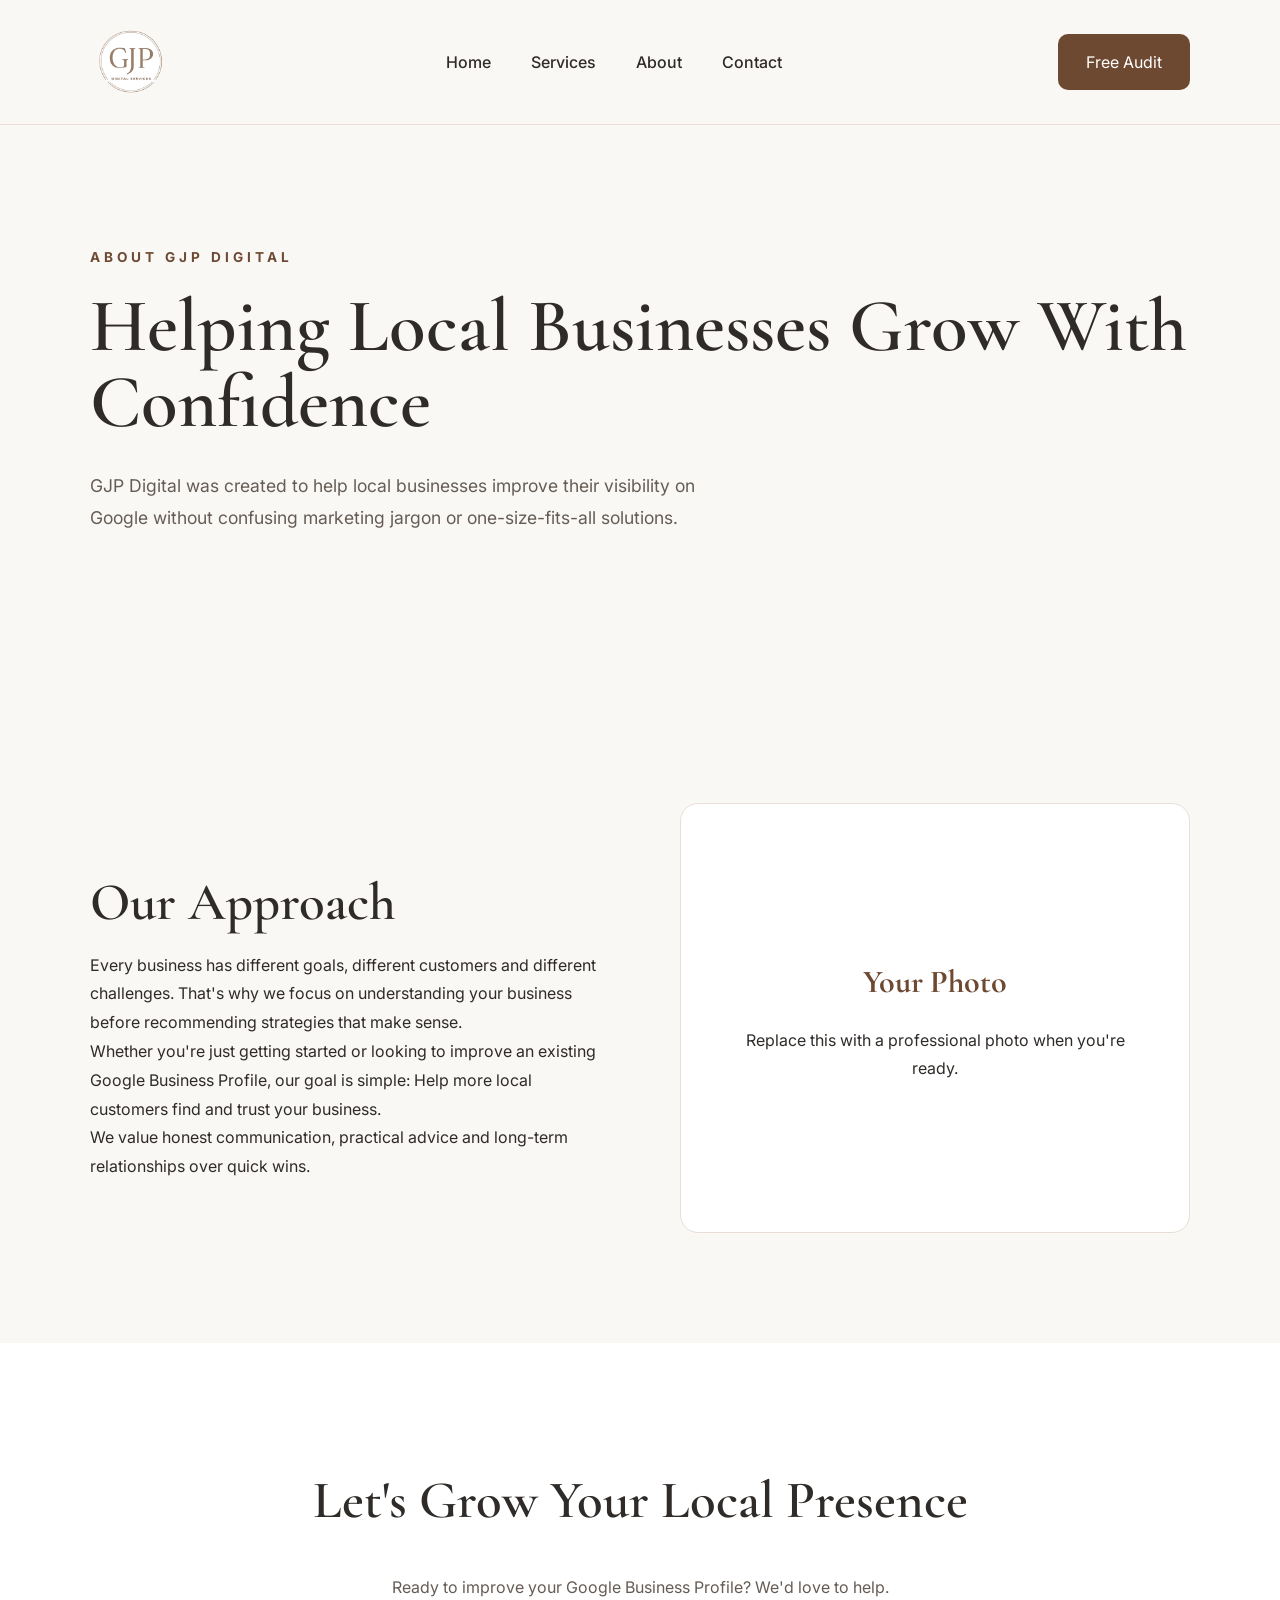
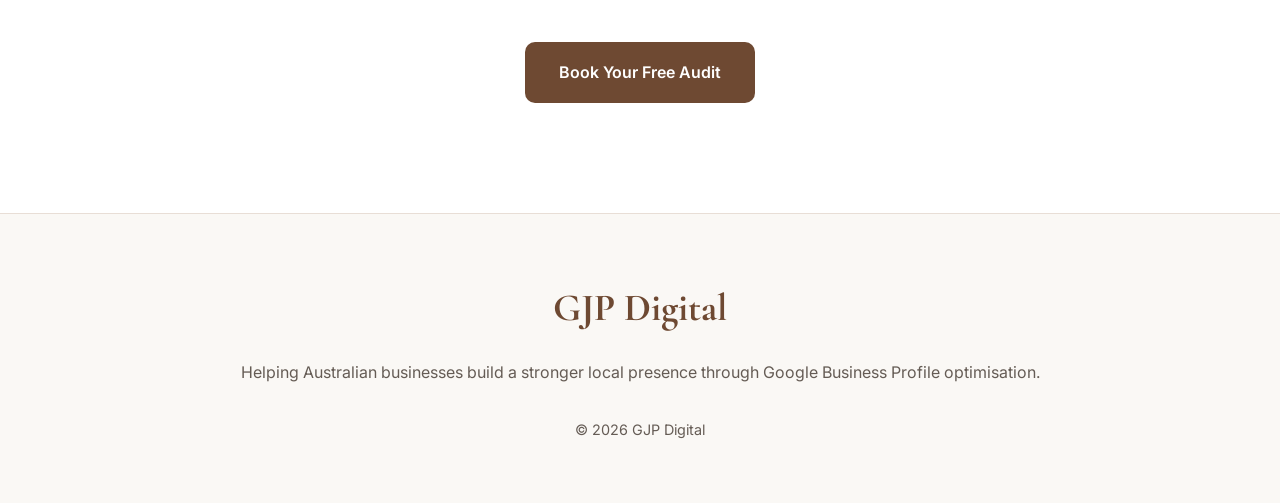
==== about.html @ f301cab4 "Added Logo" ====
<!DOCTYPE html>
<html lang="en">

<head>
    <meta charset="UTF-8">
    <meta name="viewport" content="width=device-width, initial-scale=1.0">

    <title>About | GJP Digital</title>

    <link rel="preconnect" href="https://fonts.googleapis.com">
    <link rel="preconnect" href="https://fonts.gstatic.com" crossorigin>

    <link href="https://fonts.googleapis.com/css2?family=Cormorant+Garamond:wght@400;500;600;700&family=Inter:wght@300;400;500;600;700&display=swap" rel="stylesheet">

    <link rel="stylesheet" href="css/style.css">
</head>

<body>

<header>

<div class="container">

<nav>

<a href="index.html" class="logo">
    <img src="images/logo.png" alt="GJP Digital Logo">
</a>

<ul class="nav-links">
<li><a href="index.html">Home</a></li>
<li><a href="services.html">Services</a></li>
<li><a href="about.html">About</a></li>
<li><a href="contact.html">Contact</a></li>
</ul>

<a href="contact.html" class="nav-button">
Free Audit
</a>

</nav>

</div>

</header>

<section class="hero">

<div class="container">

<p class="eyebrow">
ABOUT GJP DIGITAL
</p>

<h1>
Helping Local Businesses Grow With Confidence
</h1>

<p class="hero-description">

GJP Digital was created to help local businesses improve their visibility on Google without confusing marketing jargon or one-size-fits-all solutions.

</p>

</div>

</section>

<section class="about">

<div class="container about-grid">

<div>

<h2>Our Approach</h2>

<p>

Every business has different goals, different customers and different challenges.

That's why we focus on understanding your business before recommending strategies that make sense.

</p>

<p>

Whether you're just getting started or looking to improve an existing Google Business Profile, our goal is simple:

Help more local customers find and trust your business.

</p>

<p>

We value honest communication, practical advice and long-term relationships over quick wins.

</p>

</div>

<div class="image-placeholder">

<h3>Your Photo</h3>

<p>

Replace this with a professional photo when you're ready.

</p>

</div>

</div>

</section>

<section class="cta">

<div class="container">

<h2>

Let's Grow Your Local Presence

</h2>

<p>

Ready to improve your Google Business Profile? We'd love to help.

</p>

<a href="contact.html" class="btn btn-primary">

Book Your Free Audit

</a>

</div>

</section>

<footer>

<div class="container">

<h3>GJP Digital</h3>

<p>

Helping Australian businesses build a stronger local presence through Google Business Profile optimisation.

</p>

<p class="copyright">

© 2026 GJP Digital

</p>

</div>

</footer>

</body>

</html>
---- css/style.css ----
/* =========================
   GJP DIGITAL
   STYLE.CSS
========================= */

:root{
    --primary:#6E4932;
    --secondary:#B59B88;
    --cream:#FAF8F5;
    --white:#ffffff;
    --text:#2F2B28;
    --body:#655C55;
    --border:#E8DED6;
}

*{
    margin:0;
    padding:0;
    box-sizing:border-box;
}

html{
    scroll-behavior:smooth;
}

body{
    font-family:"Inter",sans-serif;
    background:var(--cream);
    color:var(--text);
    line-height:1.8;
}

img{
    max-width:100%;
}

a{
    text-decoration:none;
}

.container{
    width:min(1100px,90%);
    margin:auto;
}

/* =========================
   HEADER
========================= */

header{
    position:sticky;
    top:0;
    background:rgba(250,248,245,.96);
    backdrop-filter:blur(10px);
    border-bottom:1px solid var(--border);
    z-index:999;
}

nav{
    display:flex;
    justify-content:space-between;
    align-items:center;
    padding:22px 0;
}

.logo{
    font-family:"Cormorant Garamond",serif;
    font-size:2rem;
    color:var(--primary);
    font-weight:700;
}

.logo span{
    font-weight:400;
}

.nav-links{
    display:flex;
    list-style:none;
    gap:40px;
}

.nav-links a{
    color:var(--text);
    font-weight:500;
    transition:.3s;
}

.nav-links a:hover{
    color:var(--primary);
}

.nav-button{
    background:var(--primary);
    color:white;
    padding:14px 28px;
    border-radius:10px;
    transition:.3s;
}

.nav-button:hover{
    background:#5b3c29;
}

/* =========================
   HERO
========================= */

.hero{
    padding:120px 0;
}

.hero-grid{
    display:grid;
    grid-template-columns:1.2fr 1fr;
    gap:80px;
    align-items:center;
}

.eyebrow{
    letter-spacing:4px;
    color:var(--primary);
    font-size:.85rem;
    font-weight:700;
    margin-bottom:20px;
}

.hero h1{
    font-family:"Cormorant Garamond",serif;
    font-size:4.7rem;
    line-height:1;
    margin-bottom:30px;
    font-weight:600;
}

.hero-description{
    max-width:620px;
    margin-bottom:40px;
    color:var(--body);
    font-size:1.1rem;
}

.hero-buttons{
    display:flex;
    gap:20px;
    flex-wrap:wrap;
}

/* =========================
   BUTTONS
========================= */

.btn{
    display:inline-block;
    padding:16px 34px;
    border-radius:10px;
    transition:.3s;
    font-weight:600;
}

.btn-primary{
    background:var(--primary);
    color:white;
}

.btn-primary:hover{
    background:#5b3c29;
    transform:translateY(-3px);
}

.btn-secondary{
    border:1px solid var(--primary);
    color:var(--primary);
}

.btn-secondary:hover{
    background:var(--primary);
    color:white;
}

/* =========================
   PLACEHOLDER IMAGE
========================= */

.image-placeholder{
    background:white;
    border:1px solid var(--border);
    border-radius:18px;
    min-height:430px;
    display:flex;
    flex-direction:column;
    justify-content:center;
    align-items:center;
    text-align:center;
    padding:40px;
}

.image-placeholder h3{
    font-family:"Cormorant Garamond",serif;
    font-size:2rem;
    color:var(--primary);
    margin-bottom:15px;
}

/* =========================
   SECTIONS
========================= */

section{
    padding:110px 0;
}

.section-heading{
    text-align:center;
    margin-bottom:70px;
}

.section-heading p,
.section-tag{
    letter-spacing:3px;
    color:var(--primary);
    font-size:.85rem;
    font-weight:700;
    margin-bottom:15px;
}

.section-heading h2,
.about h2,
.cta h2{
    font-family:"Cormorant Garamond",serif;
    font-size:3.3rem;
    font-weight:600;
}

/* =========================
   SERVICES
========================= */

.services-grid{
    display:grid;
    grid-template-columns:repeat(3,1fr);
    gap:30px;
}

.service-card{
    background:white;
    border:1px solid var(--border);
    border-radius:18px;
    padding:45px;
    transition:.3s;
}

.service-card:hover{
    transform:translateY(-8px);
    box-shadow:0 20px 40px rgba(0,0,0,.06);
}

.service-card h3{
    font-family:"Cormorant Garamond",serif;
    font-size:2rem;
    color:var(--primary);
    margin-bottom:20px;
}

/* =========================
   ABOUT
========================= */

.about-grid{
    display:grid;
    grid-template-columns:1fr 1fr;
    gap:80px;
    align-items:center;
}

.about-content p{
    margin-bottom:25px;
    color:var(--body);
}

/* =========================
   WHY
========================= */

.why-grid{
    display:grid;
    grid-template-columns:repeat(3,1fr);
    gap:30px;
}

.why-card{
    background:white;
    border:1px solid var(--border);
    border-radius:18px;
    padding:45px;
    transition:.3s;
}

.why-card:hover{
    transform:translateY(-8px);
    box-shadow:0 20px 40px rgba(0,0,0,.06);
}

.why-card h3{
    font-family:"Cormorant Garamond",serif;
    font-size:2rem;
    color:var(--primary);
    margin-bottom:18px;
}

/* =========================
   CTA
========================= */

.cta{
    text-align:center;
    background:white;
}

.cta p{
    max-width:700px;
    margin:25px auto 40px;
    color:var(--body);
}

/* =========================
   FOOTER
========================= */

footer{
    border-top:1px solid var(--border);
    padding:60px 0;
    text-align:center;
}

footer h3{
    font-family:"Cormorant Garamond",serif;
    font-size:2.4rem;
    color:var(--primary);
    margin-bottom:15px;
}

footer p{
    color:var(--body);
}

.copyright{
    margin-top:30px;
    font-size:.9rem;
}

/* =========================
   MOBILE
========================= */

@media(max-width:900px){

    nav{
        flex-direction:column;
        gap:20px;
    }

    .nav-links{
        gap:20px;
        flex-wrap:wrap;
        justify-content:center;
    }

    .hero-grid,
    .about-grid,
    .services-grid,
    .why-grid{
        grid-template-columns:1fr;
    }

    .hero{
        text-align:center;
    }

    .hero-description{
        margin-left:auto;
        margin-right:auto;
    }

    .hero-buttons{
        justify-content:center;
    }

    .hero h1{
        font-size:3.3rem;
    }

    .section-heading h2,
    .about h2,
    .cta h2{
        font-size:2.5rem;
    }

}/* CONTACT FORM */

.contact-form{
    display:flex;
    flex-direction:column;
    gap:20px;
}

.contact-form input,
.contact-form textarea{

    width:100%;
    padding:18px;

    border:1px solid var(--border);
    border-radius:10px;

    background:white;

    font-family:"Inter",sans-serif;
    font-size:1rem;

    color:var(--text);
}

.contact-form input:focus,
.contact-form textarea:focus{

    outline:none;
    border-color:var(--primary);

}

.contact-form textarea{
    resize:vertical;
    min-height:180px;
}.logo img{
    height:80px;
    width:auto;
    display:block;
    transition:transform .3s ease;
}
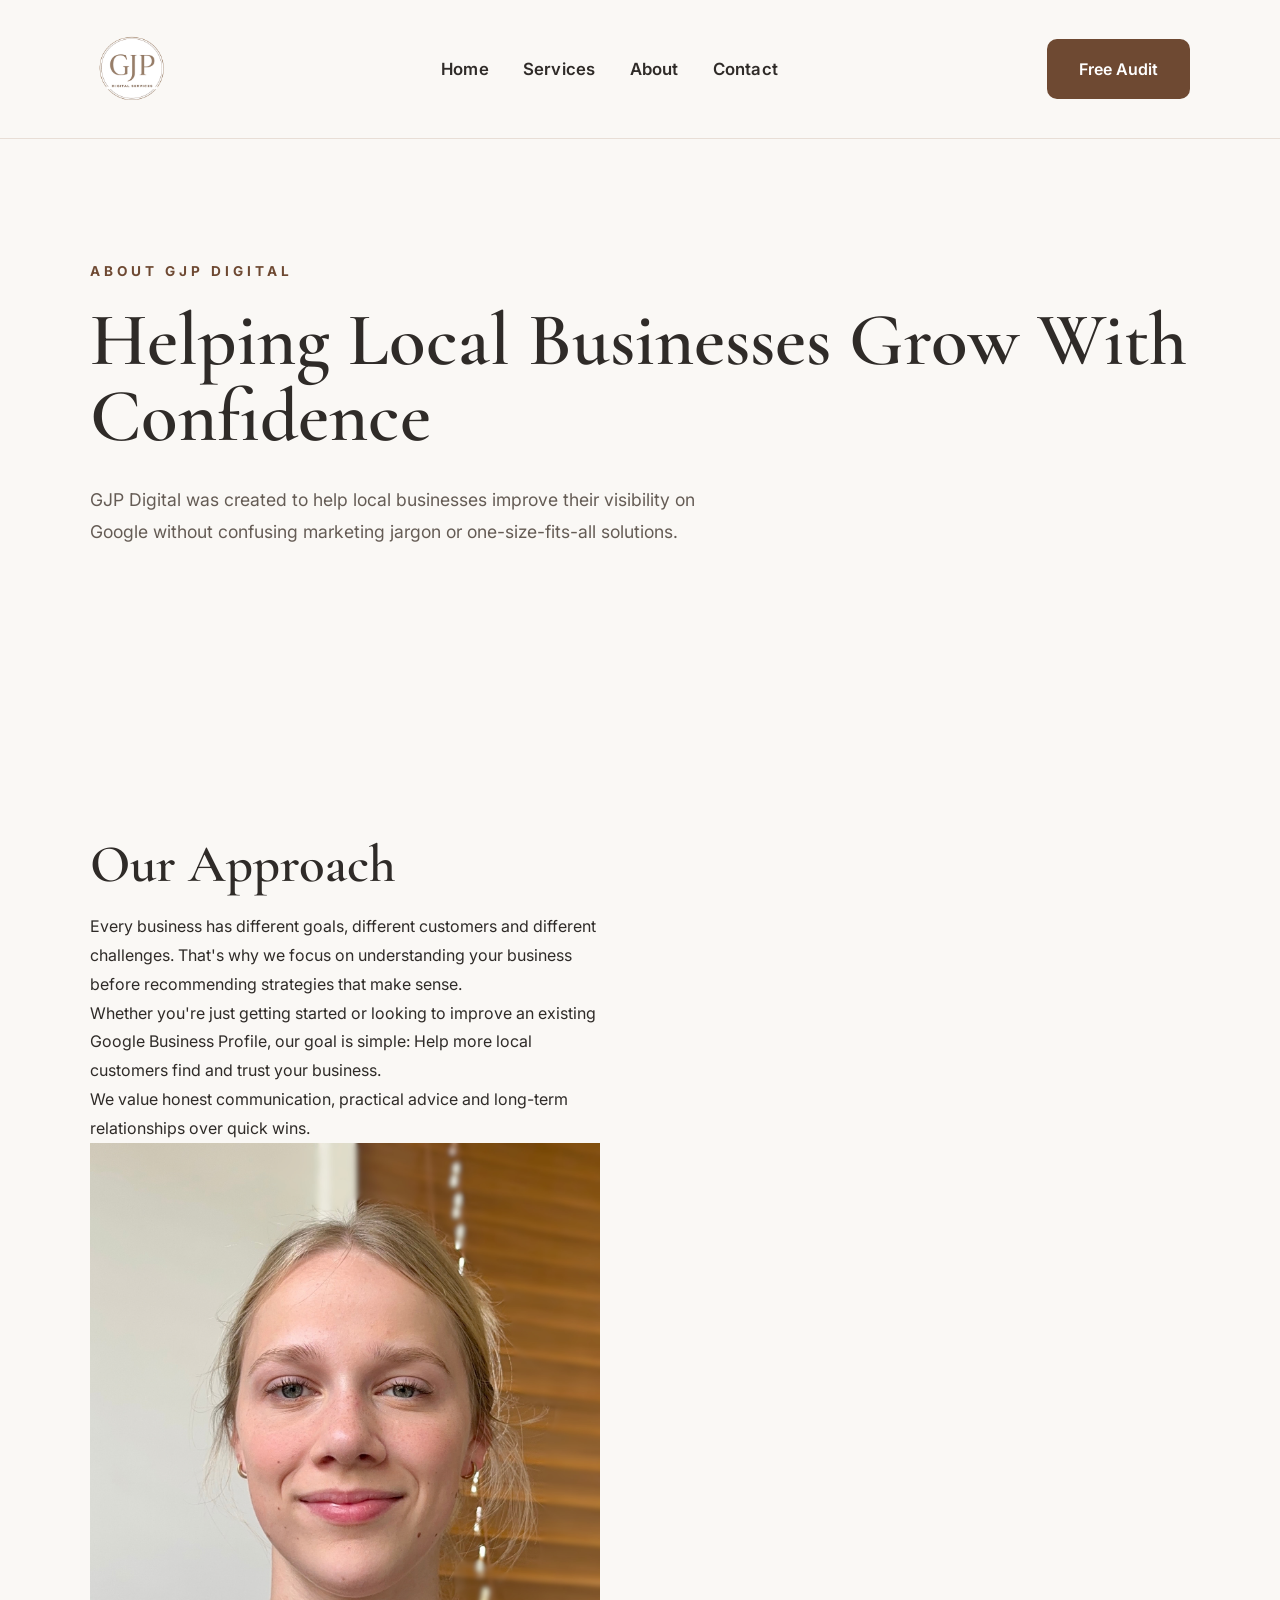
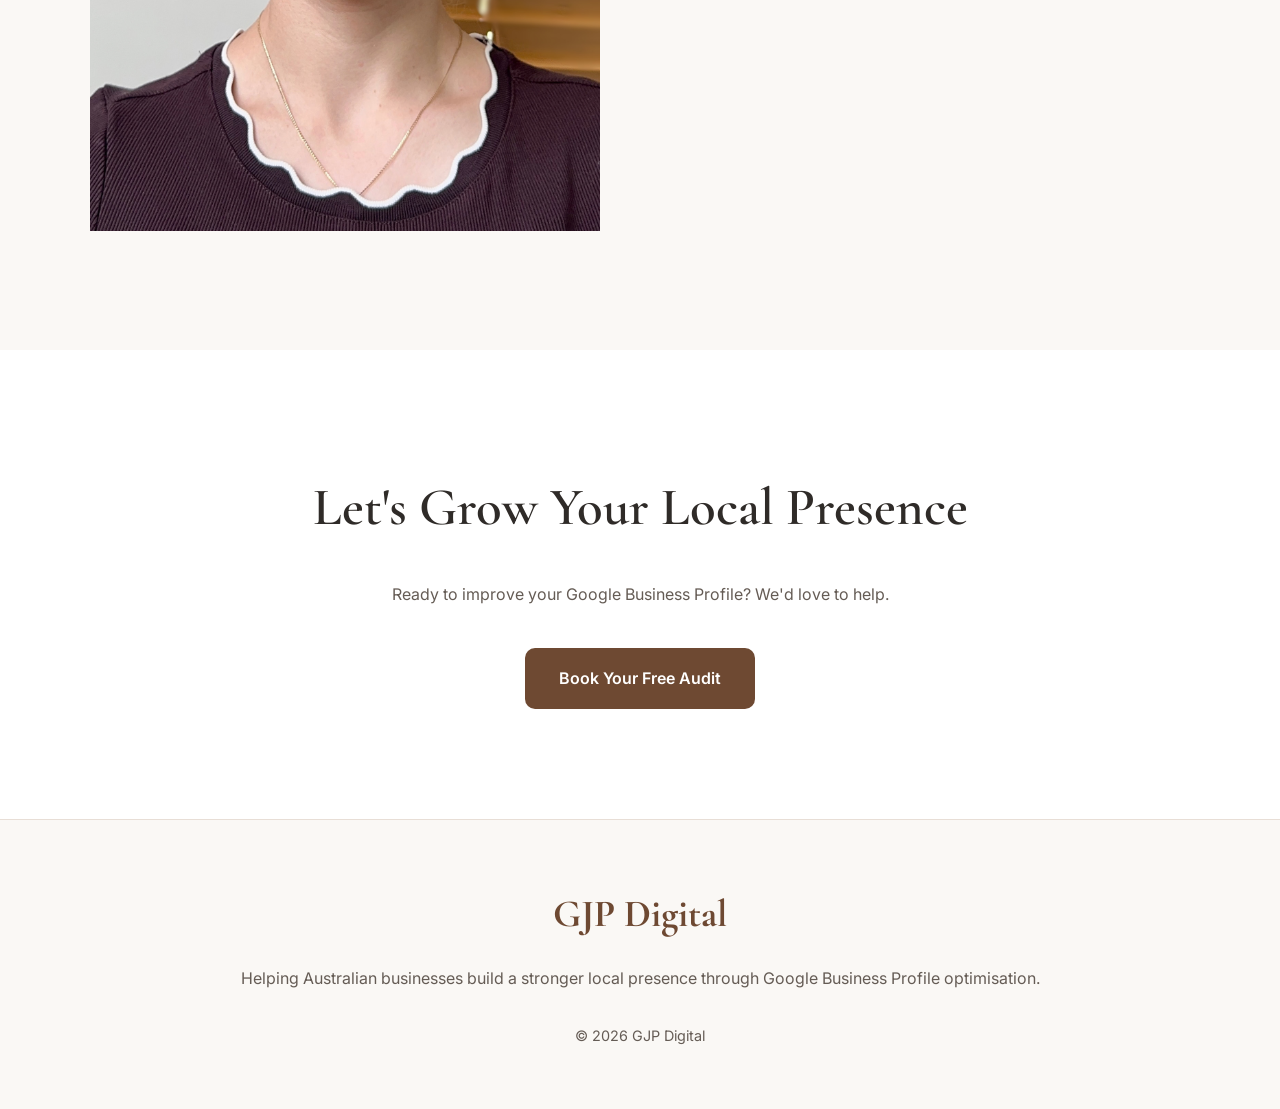
==== commit 0778b5e0: "Add About Me photo" ====
--- a/about.html
+++ b/about.html
@@ -96,17 +96,9 @@
 
 </p>
 
-</div>
+<div class="about-image">
 
-<div class="image-placeholder">
-
-<h3>Your Photo</h3>
-
-<p>
-
-Replace this with a professional photo when you're ready.
-
-</p>
+<img src="images/AboutMeSelfie.jpg" alt="Georgia, founder of GJP Digital">
 
 </div>
 
--- a/css/style.css
+++ b/css/style.css
@@ -60,30 +60,27 @@
     display:flex;
     justify-content:space-between;
     align-items:center;
-    padding:22px 0;
-}
-
-.logo{
-    font-family:"Cormorant Garamond",serif;
-    font-size:2rem;
-    color:var(--primary);
-    font-weight:700;
-}
-
-.logo span{
-    font-weight:400;
+    padding:28px 0;      /* was 22px */
+}
+
+.logo img{
+    height:82px;         /* adjust between 78-86px if needed */
+    width:auto;
+    display:block;
 }
 
 .nav-links{
     display:flex;
     list-style:none;
-    gap:40px;
+    gap:34px;            /* was 40px */
 }
 
 .nav-links a{
     color:var(--text);
-    font-weight:500;
-    transition:.3s;
+    font-weight:600;
+    font-size:1.05rem;
+    letter-spacing:0.2px;
+    transition:all .3s ease;
 }
 
 .nav-links a:hover{
@@ -93,8 +90,10 @@
 .nav-button{
     background:var(--primary);
     color:white;
-    padding:14px 28px;
+    padding:16px 32px;
     border-radius:10px;
+    font-size:1rem;
+    font-weight:600;
     transition:.3s;
 }
 
@@ -182,26 +181,22 @@
    PLACEHOLDER IMAGE
 ========================= */
 
+
 .image-placeholder{
-    background:white;
     border:1px solid var(--border);
-    border-radius:18px;
-    min-height:430px;
-    display:flex;
-    flex-direction:column;
-    justify-content:center;
-    align-items:center;
-    text-align:center;
-    padding:40px;
-}
-
-.image-placeholder h3{
-    font-family:"Cormorant Garamond",serif;
-    font-size:2rem;
-    color:var(--primary);
-    margin-bottom:15px;
-}
-
+    border-radius:20px;
+    overflow:hidden;
+    display:flex;
+    height:100%;
+}
+
+.image-placeholder img{
+    width:100%;
+    height:100%;
+    display:block;
+    object-fit:cover;
+    object-position:center top;
+}
 /* =========================
    SECTIONS
 ========================= */
@@ -270,7 +265,7 @@
     display:grid;
     grid-template-columns:1fr 1fr;
     gap:80px;
-    align-items:center;
+    align-items:stretch;
 }
 
 .about-content p{
@@ -433,8 +428,24 @@
     resize:vertical;
     min-height:180px;
 }.logo img{
-    height:80px;
+    height:82px;
     width:auto;
     display:block;
     transition:transform .3s ease;
-}+}
+.logo-showcase{
+    display:flex;
+    justify-content:center;
+    align-items:center;
+    background:var(--light);
+    border:1px solid var(--border);
+    border-radius:20px;
+    padding:60px 40px;
+}
+
+.logo-showcase img{
+    width:100%;
+    max-width:320px;
+    height:auto;
+    display:block;
+}
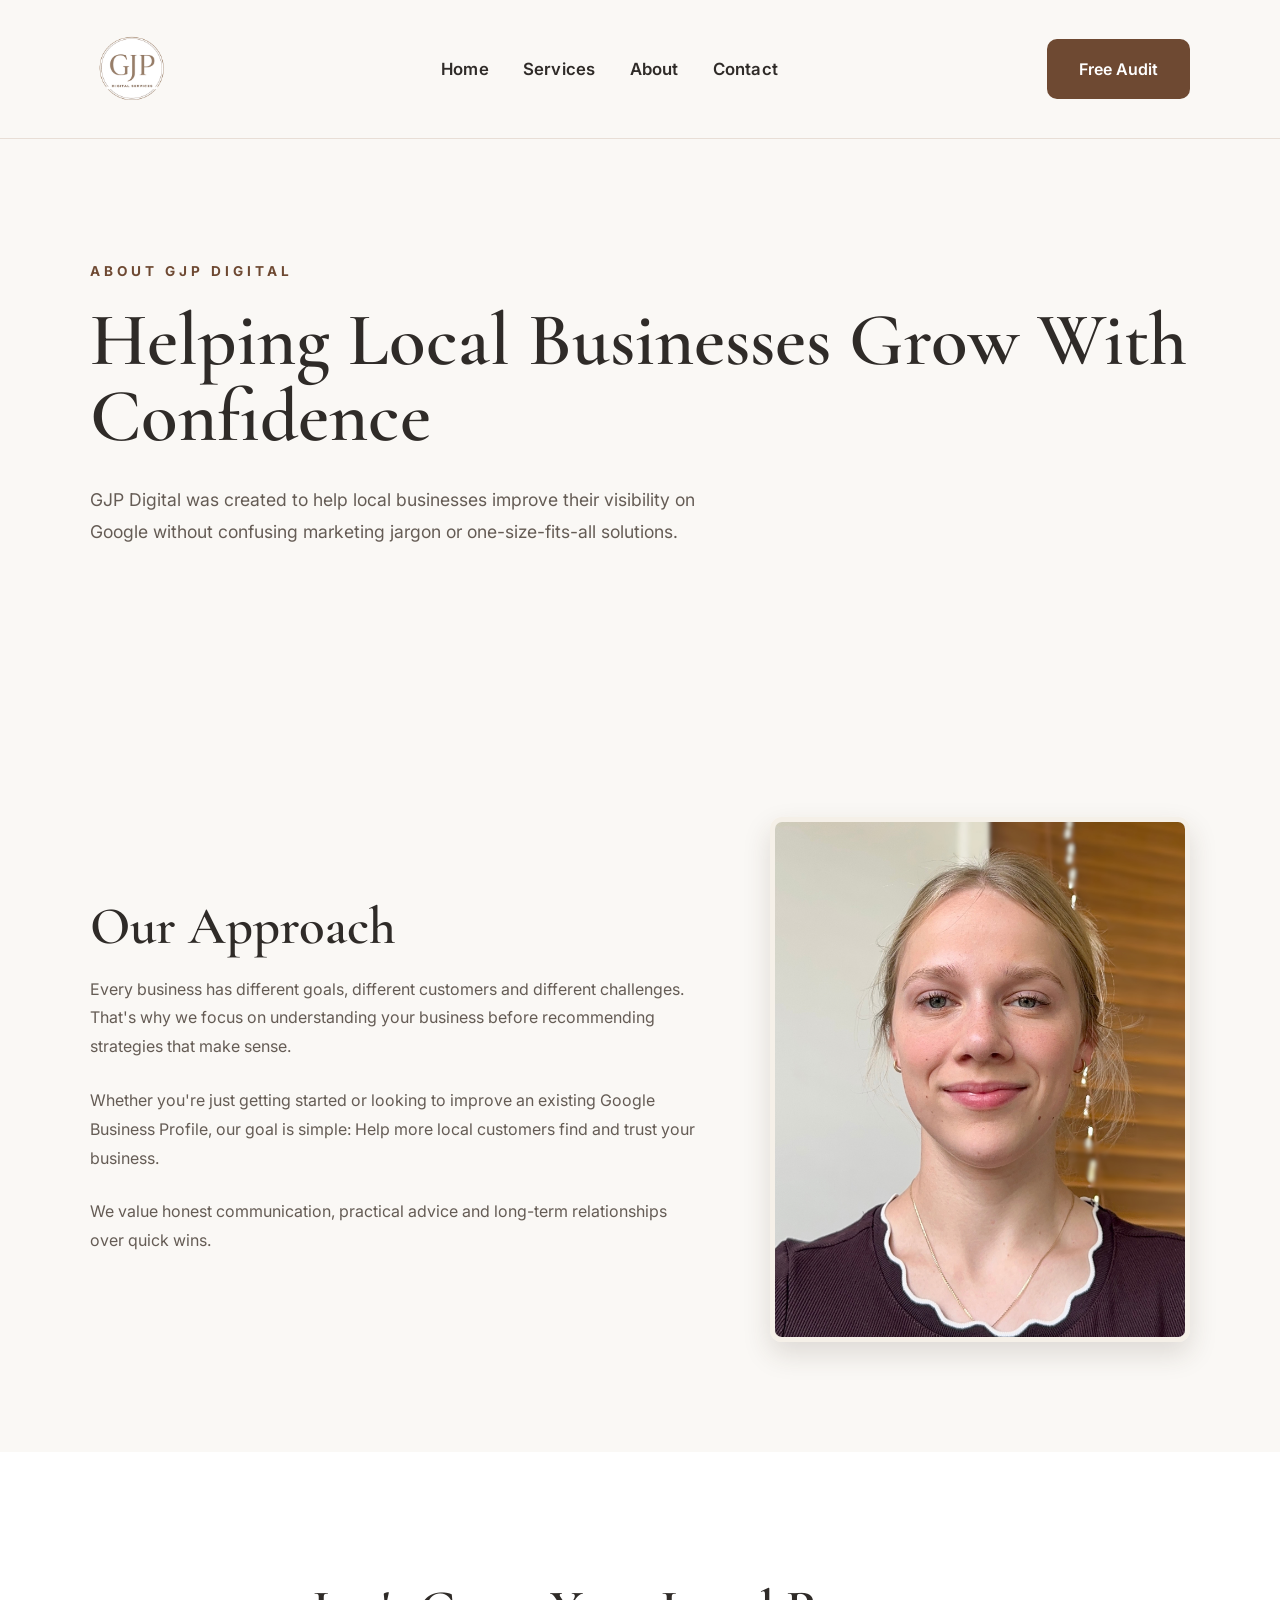
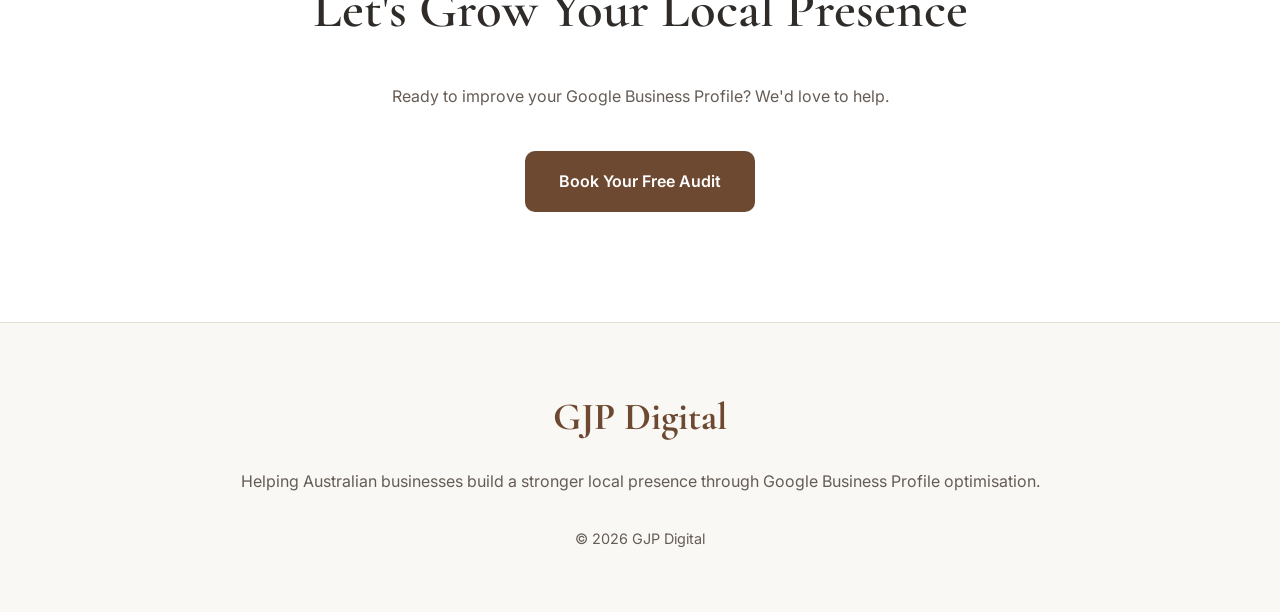
==== commit 7589d724: "Form and Styling" ====
--- a/about.html
+++ b/about.html
@@ -68,41 +68,37 @@
 
 <section class="about">
 
-<div class="container about-grid">
+    <div class="container about-grid">
 
-<div>
+        <div class="about-content">
 
-<h2>Our Approach</h2>
+            <h2>Our Approach</h2>
 
-<p>
+            <p>
+                Every business has different goals, different customers and different challenges.
 
-Every business has different goals, different customers and different challenges.
+                That's why we focus on understanding your business before recommending strategies that make sense.
+            </p>
 
-That's why we focus on understanding your business before recommending strategies that make sense.
+            <p>
+                Whether you're just getting started or looking to improve an existing Google Business Profile, our goal is simple:
 
-</p>
+                Help more local customers find and trust your business.
+            </p>
 
-<p>
+            <p>
+                We value honest communication, practical advice and long-term relationships over quick wins.
+            </p>
 
-Whether you're just getting started or looking to improve an existing Google Business Profile, our goal is simple:
+        </div>
 
-Help more local customers find and trust your business.
+        <div class="about-image">
 
-</p>
+            <img src="images/AboutMeSelfie.jpg" alt="Georgia, founder of GJP Digital">
 
-<p>
+        </div>
 
-We value honest communication, practical advice and long-term relationships over quick wins.
-
-</p>
-
-<div class="about-image">
-
-<img src="images/AboutMeSelfie.jpg" alt="Georgia, founder of GJP Digital">
-
-</div>
-
-</div>
+    </div>
 
 </section>
 
--- a/css/style.css
+++ b/css/style.css
@@ -261,16 +261,36 @@
    ABOUT
 ========================= */
 
-.about-grid{
-    display:grid;
-    grid-template-columns:1fr 1fr;
-    gap:80px;
-    align-items:stretch;
-}
-
-.about-content p{
-    margin-bottom:25px;
-    color:var(--body);
+.about-grid {
+    display: grid;
+    grid-template-columns: minmax(0, 1fr) 420px;
+    gap: 70px;
+    align-items: center;
+}
+
+.about-content {
+    width: 100%;
+}
+
+.about-content p {
+    margin-bottom: 25px;
+    color: var(--body);
+}
+
+.about-image {
+    width: 100%;
+    display: flex;
+    justify-content: center;
+}
+
+.about-image img {
+    width: 100%;
+    max-width: 420px;
+    aspect-ratio: 4 / 5;
+    object-fit: cover;
+    border-radius: 12px;
+    border: 5px solid #f5f0e8;
+    box-shadow: 0 12px 28px rgba(60, 45, 35, 0.15);
 }
 
 /* =========================
@@ -449,3 +469,18 @@
     height:auto;
     display:block;
 }
+.about-image {
+    display: flex;
+    justify-content: center;
+    align-items: center;
+}
+
+.about-image img {
+    width: 100%;
+    max-width: 420px;
+    aspect-ratio: 4 / 5;
+    object-fit: cover;
+    border-radius: 12px;
+    border: 5px solid #f5f0e8;
+    box-shadow: 0 12px 28px rgba(60, 45, 35, 0.15);
+}
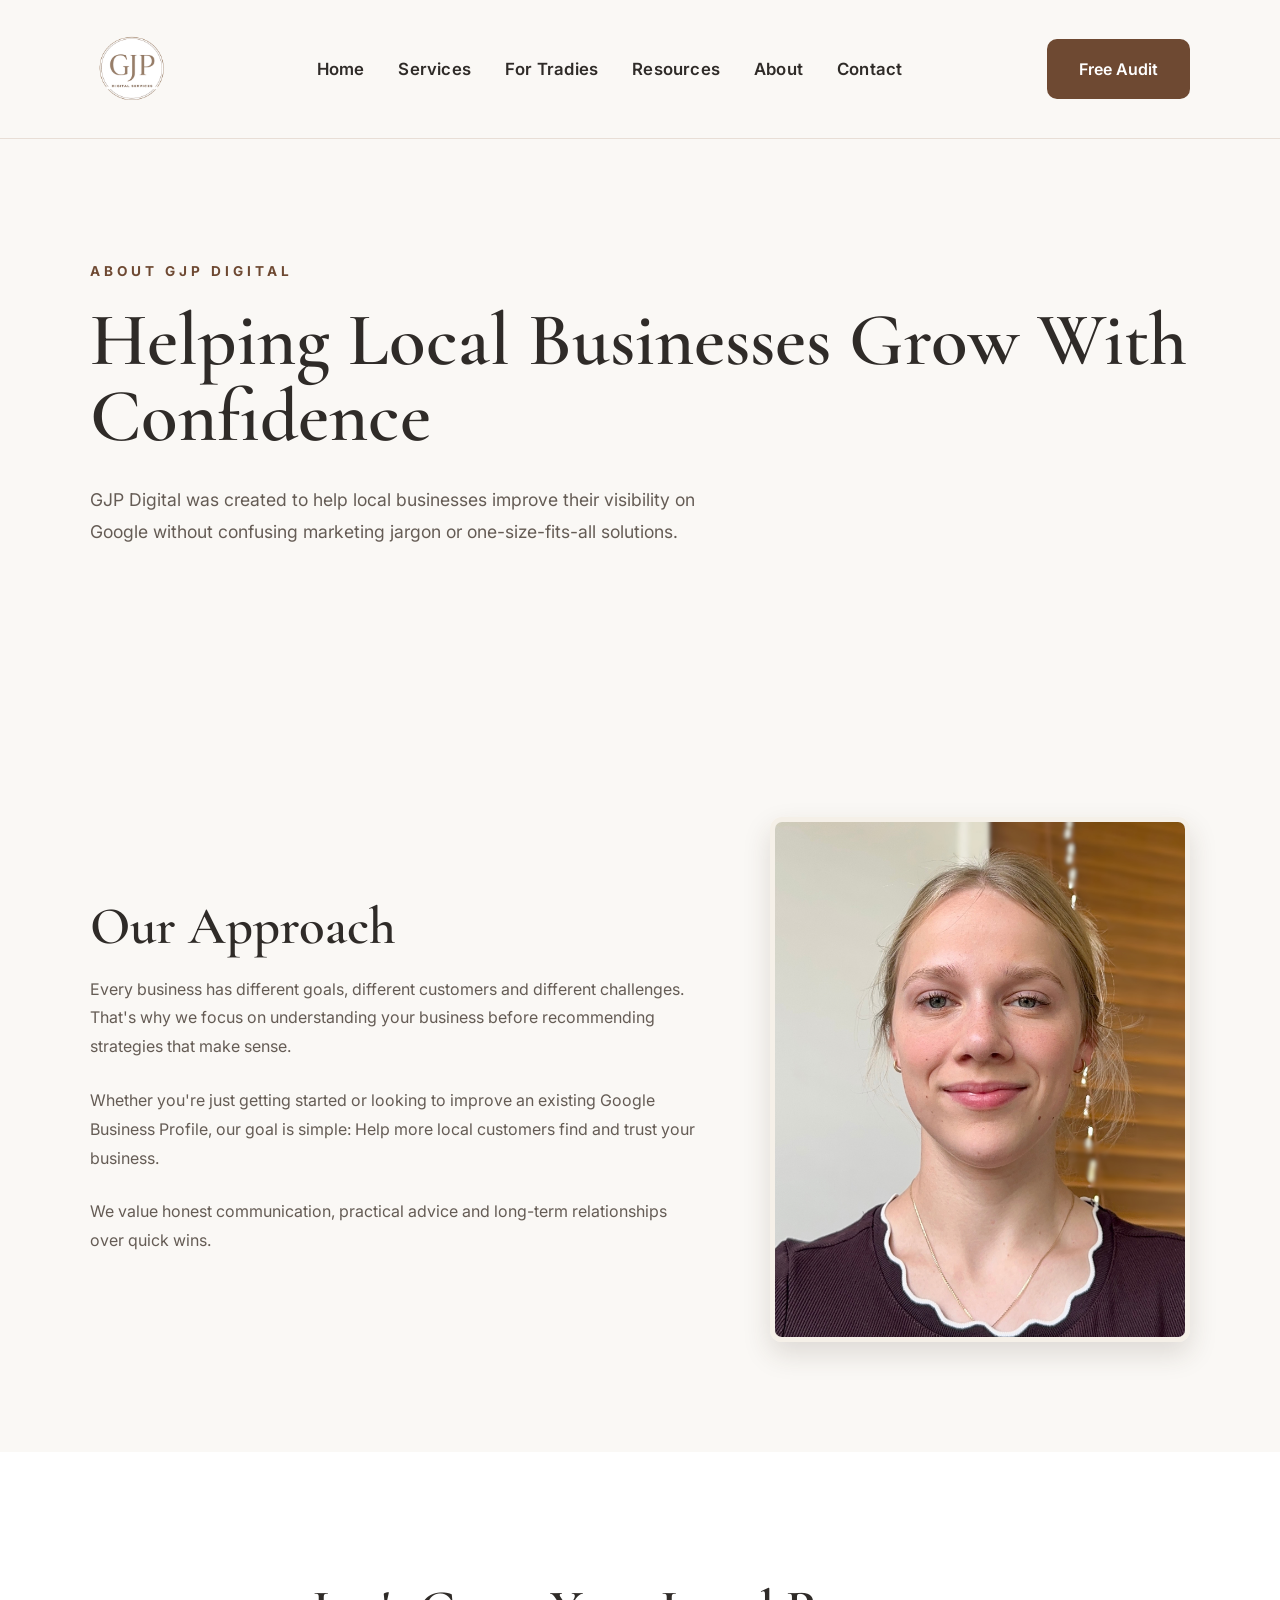
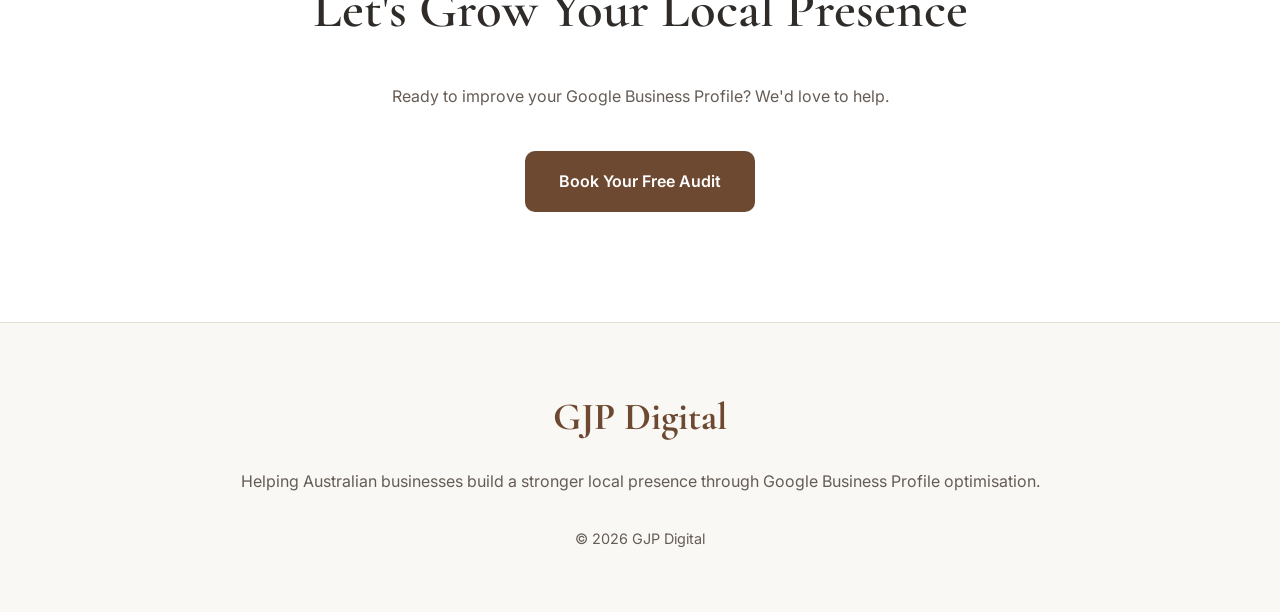
==== commit 4600d2b0: "Add service pages, resources and mobile navigation" ====
--- a/about.html
+++ b/about.html
@@ -27,12 +27,76 @@
     <img src="images/logo.png" alt="GJP Digital Logo">
 </a>
 
+
 <ul class="nav-links">
-<li><a href="index.html">Home</a></li>
-<li><a href="services.html">Services</a></li>
+
+    <li><a href="index.html">Home</a></li>
+
+    <li class="nav-dropdown">
+
+        <a href="services.html" class="dropdown-trigger">
+            Services
+        </a>
+
+        <ul class="dropdown-menu">
+
+            <li>
+                <a href="services.html">All Services</a>
+            </li>
+
+            <li>
+                <a href="google-business-profile-setup.html">
+                    Google Business Profile Setup
+                </a>
+            </li>
+
+            <li>
+                <a href="google-business-profile-management.html">
+                    Google Business Profile Management
+                </a>
+            </li>
+
+            <li>
+                <a href="google-review-systems.html">
+                    Google Review Systems
+                </a>
+            </li>
+
+            <li>
+                <a href="local-seo.html">
+                    Local SEO
+                </a>
+            </li>
+
+            <li>
+                <a href="small-business-websites.html">
+                    Small Business Websites
+                </a>
+            </li>
+
+        </ul>
+
+    </li>
+
+<li>
+    <a href="digital-marketing-for-tradies.html">
+        For Tradies
+    </a>
+</li>
+
+<li>
+    <a href="resources.html">
+        Resources
+    </a>
+</li>
+
 <li><a href="about.html">About</a></li>
-<li><a href="contact.html">Contact</a></li>
+
+
+    <li><a href="contact.html">Contact</a></li>
+
 </ul>
+
 
 <a href="contact.html" class="nav-button">
 Free Audit
--- a/css/style.css
+++ b/css/style.css
@@ -483,4 +483,424 @@
     border-radius: 12px;
     border: 5px solid #f5f0e8;
     box-shadow: 0 12px 28px rgba(60, 45, 35, 0.15);
-}+}
+
+/* =========================
+   INDIVIDUAL SERVICE PAGES
+========================= */
+
+.service-page-hero {
+    padding: 100px 0 90px;
+}
+
+.service-page-hero h1 {
+    font-family: "Cormorant Garamond", serif;
+    font-size: clamp(3rem, 6vw, 4.7rem);
+    font-weight: 600;
+    line-height: 1.1;
+    max-width: 850px;
+    margin-bottom: 30px;
+}
+
+.service-detail-section {
+    padding: 90px 0;
+}
+
+.service-detail-section h2 {
+    font-family: "Cormorant Garamond", serif;
+    font-size: clamp(2.4rem, 4vw, 3.3rem);
+    font-weight: 600;
+    line-height: 1.15;
+    margin-bottom: 25px;
+}
+
+.service-detail-section p {
+    color: var(--body);
+    margin-bottom: 18px;
+}
+
+.service-section-light {
+    background: #F3EDE7;
+}
+
+.service-detail-grid {
+    display: grid;
+    grid-template-columns: 1.2fr 1fr;
+    gap: 70px;
+    align-items: center;
+}
+
+.service-info-panel {
+    background: white;
+    padding: 40px;
+    border: 1px solid var(--border);
+    border-radius: 18px;
+}
+
+.service-info-panel h3,
+.service-step h3 {
+    font-family: "Cormorant Garamond", serif;
+    color: var(--primary);
+    font-size: 1.8rem;
+    line-height: 1.2;
+    margin-bottom: 18px;
+}
+
+.service-info-panel ul {
+    padding-left: 22px;
+    color: var(--body);
+}
+
+.service-info-panel li {
+    margin-bottom: 12px;
+}
+
+.service-steps {
+    display: grid;
+    grid-template-columns: repeat(3, 1fr);
+    gap: 30px;
+}
+
+.service-step {
+    background: white;
+    border: 1px solid var(--border);
+    border-radius: 18px;
+    padding: 35px;
+}
+
+.service-step span {
+    display: block;
+    font-family: "Cormorant Garamond", serif;
+    font-size: 2.5rem;
+    color: var(--secondary);
+    margin-bottom: 18px;
+}
+
+.service-faq {
+    max-width: 850px;
+}
+
+.service-faq details {
+    background: white;
+    border: 1px solid var(--border);
+    border-radius: 12px;
+    padding: 20px 25px;
+    margin-bottom: 15px;
+}
+
+.service-faq summary {
+    cursor: pointer;
+    font-weight: 600;
+    color: var(--text);
+}
+
+.service-faq details p {
+    margin: 15px 0 0;
+}
+
+.service-back-link {
+    margin-top: 30px !important;
+    margin-bottom: 0 !important;
+}
+
+.service-back-link a {
+    color: var(--primary);
+    font-weight: 600;
+}
+
+.service-back-link a:hover {
+    text-decoration: underline;
+}
+
+@media (max-width: 900px) {
+    .service-detail-grid,
+    .service-steps {
+        grid-template-columns: 1fr;
+    }
+
+    .service-page-hero {
+        padding: 70px 0;
+    }
+
+    .service-detail-section {
+        padding: 65px 0;
+    }
+
+    .service-info-panel {
+        padding: 30px;
+    }
+}
+
+/* =========================
+   SERVICE CARD LINKS
+========================= */
+
+.service-card {
+    display: flex;
+    flex-direction: column;
+}
+
+.service-card p {
+    color: var(--body);
+    margin-bottom: 24px;
+}
+
+.service-link {
+    display: inline-block;
+    margin-top: auto;
+    color: var(--primary);
+    font-weight: 600;
+    font-size: 0.95rem;
+    transition: color 0.3s ease;
+}
+
+.service-link:hover {
+    color: #5b3c29;
+    text-decoration: underline;
+}
+
+/* MANAGEMENT PAGE NOTE */
+
+.service-inclusions-note {
+    text-align: center;
+    max-width: 720px;
+    margin: 35px auto 0 !important;
+    font-size: 0.95rem;
+}
+
+
+/* =========================
+   SERVICES HOVER DROPDOWN
+========================= */
+
+.nav-dropdown {
+    position: relative;
+}
+
+.dropdown-trigger {
+    display: inline-block;
+}
+
+.dropdown-menu {
+    position: absolute;
+    top: 100%;
+    left: 0;
+    width: 310px;
+    padding: 12px;
+    padding-top: 18px;
+    background: var(--white);
+    border: 1px solid var(--border);
+    border-radius: 14px;
+    box-shadow: 0 15px 35px rgba(47, 43, 40, 0.1);
+    list-style: none;
+    z-index: 1000;
+
+    opacity: 0;
+    visibility: hidden;
+    transform: translateY(8px);
+    transition:
+        opacity 0.2s ease,
+        transform 0.2s ease,
+        visibility 0.2s ease;
+}
+
+.nav-dropdown:hover .dropdown-menu,
+.nav-dropdown:focus-within .dropdown-menu {
+    opacity: 1;
+    visibility: visible;
+    transform: translateY(0);
+}
+
+.dropdown-menu li {
+    width: 100%;
+}
+
+.dropdown-menu a {
+    display: block;
+    padding: 12px 14px;
+    border-radius: 8px;
+    color: var(--text);
+    font-size: 0.9rem;
+    font-weight: 500;
+    line-height: 1.5;
+}
+
+.dropdown-menu a:hover,
+.dropdown-menu a:focus-visible {
+    background: var(--cream);
+    color: var(--primary);
+}
+
+/* MOBILE NAVIGATION */
+
+@media (max-width: 900px) {
+
+    .nav-dropdown {
+        text-align: center;
+    }
+
+    .dropdown-menu {
+        left: 50%;
+        transform: translate(-50%, 8px);
+    }
+
+    .nav-dropdown:hover .dropdown-menu,
+    .nav-dropdown:focus-within .dropdown-menu {
+        transform: translate(-50%, 0);
+    }
+
+}
+
+/* TOUCHSCREEN SUPPORT */
+
+@media (hover: none) {
+
+    .dropdown-menu {
+        display: none;
+        opacity: 1;
+        visibility: visible;
+        transform: none;
+    }
+
+    .nav-dropdown:focus-within .dropdown-menu {
+        display: block;
+    }
+
+}
+
+/* =========================
+   MOBILE NAVIGATION
+========================= */
+
+/* Hidden on desktop */
+.mobile-menu-toggle {
+    display: none;
+}
+
+/* Mobile layout */
+@media (max-width: 900px) {
+
+    header nav {
+        display: grid;
+        grid-template-columns: 1fr auto;
+        align-items: center;
+        gap: 0;
+        padding: 14px 0;
+    }
+
+    .logo {
+        grid-column: 1;
+        grid-row: 1;
+        justify-self: start;
+    }
+
+    .logo img {
+        height: 65px;
+    }
+
+    .mobile-menu-toggle {
+        display: flex;
+        grid-column: 2;
+        grid-row: 1;
+        flex-direction: column;
+        align-items: center;
+        justify-content: center;
+        gap: 6px;
+        width: 46px;
+        height: 46px;
+        padding: 0;
+        background: transparent;
+        border: 1px solid var(--border);
+        border-radius: 10px;
+        cursor: pointer;
+    }
+
+    .mobile-menu-toggle span {
+        display: block;
+        width: 23px;
+        height: 2px;
+        background: var(--primary);
+        border-radius: 2px;
+        transition: transform 0.25s ease, opacity 0.25s ease;
+    }
+
+    .mobile-menu-toggle[aria-expanded="true"] span:nth-child(1) {
+        transform: translateY(8px) rotate(45deg);
+    }
+
+    .mobile-menu-toggle[aria-expanded="true"] span:nth-child(2) {
+        opacity: 0;
+    }
+
+    .mobile-menu-toggle[aria-expanded="true"] span:nth-child(3) {
+        transform: translateY(-8px) rotate(-45deg);
+    }
+
+    header .nav-links {
+        display: none;
+        grid-column: 1 / -1;
+        grid-row: 2;
+        flex-direction: column;
+        align-items: stretch;
+        gap: 0;
+        width: 100%;
+        padding: 18px 0;
+        margin-top: 15px;
+        border-top: 1px solid var(--border);
+        max-height: 65vh;
+        overflow-y: auto;
+    }
+
+    header .nav-links.is-open {
+        display: flex;
+    }
+
+    header .nav-links > li {
+        width: 100%;
+        text-align: left;
+    }
+
+    header .nav-links > li > a {
+        display: block;
+        padding: 12px 8px;
+    }
+
+    header .nav-button {
+        display: none;
+    }
+
+    /* Services submenu */
+    header .nav-dropdown {
+        width: 100%;
+        max-width: none;
+        text-align: left;
+    }
+
+    header .dropdown-menu {
+        position: static;
+        display: none;
+        width: 100%;
+        padding: 4px 0 8px 14px;
+        margin: 0;
+        border: none;
+        border-left: 2px solid var(--border);
+        border-radius: 0;
+        box-shadow: none;
+        background: transparent;
+        opacity: 1;
+        visibility: visible;
+        transform: none;
+        transition: none;
+    }
+
+    header .nav-dropdown.submenu-open > .dropdown-menu {
+        display: block;
+        transform: none;
+    }
+
+    header .dropdown-menu a {
+        padding: 10px 12px;
+        font-size: 0.9rem;
+    }
+
+}
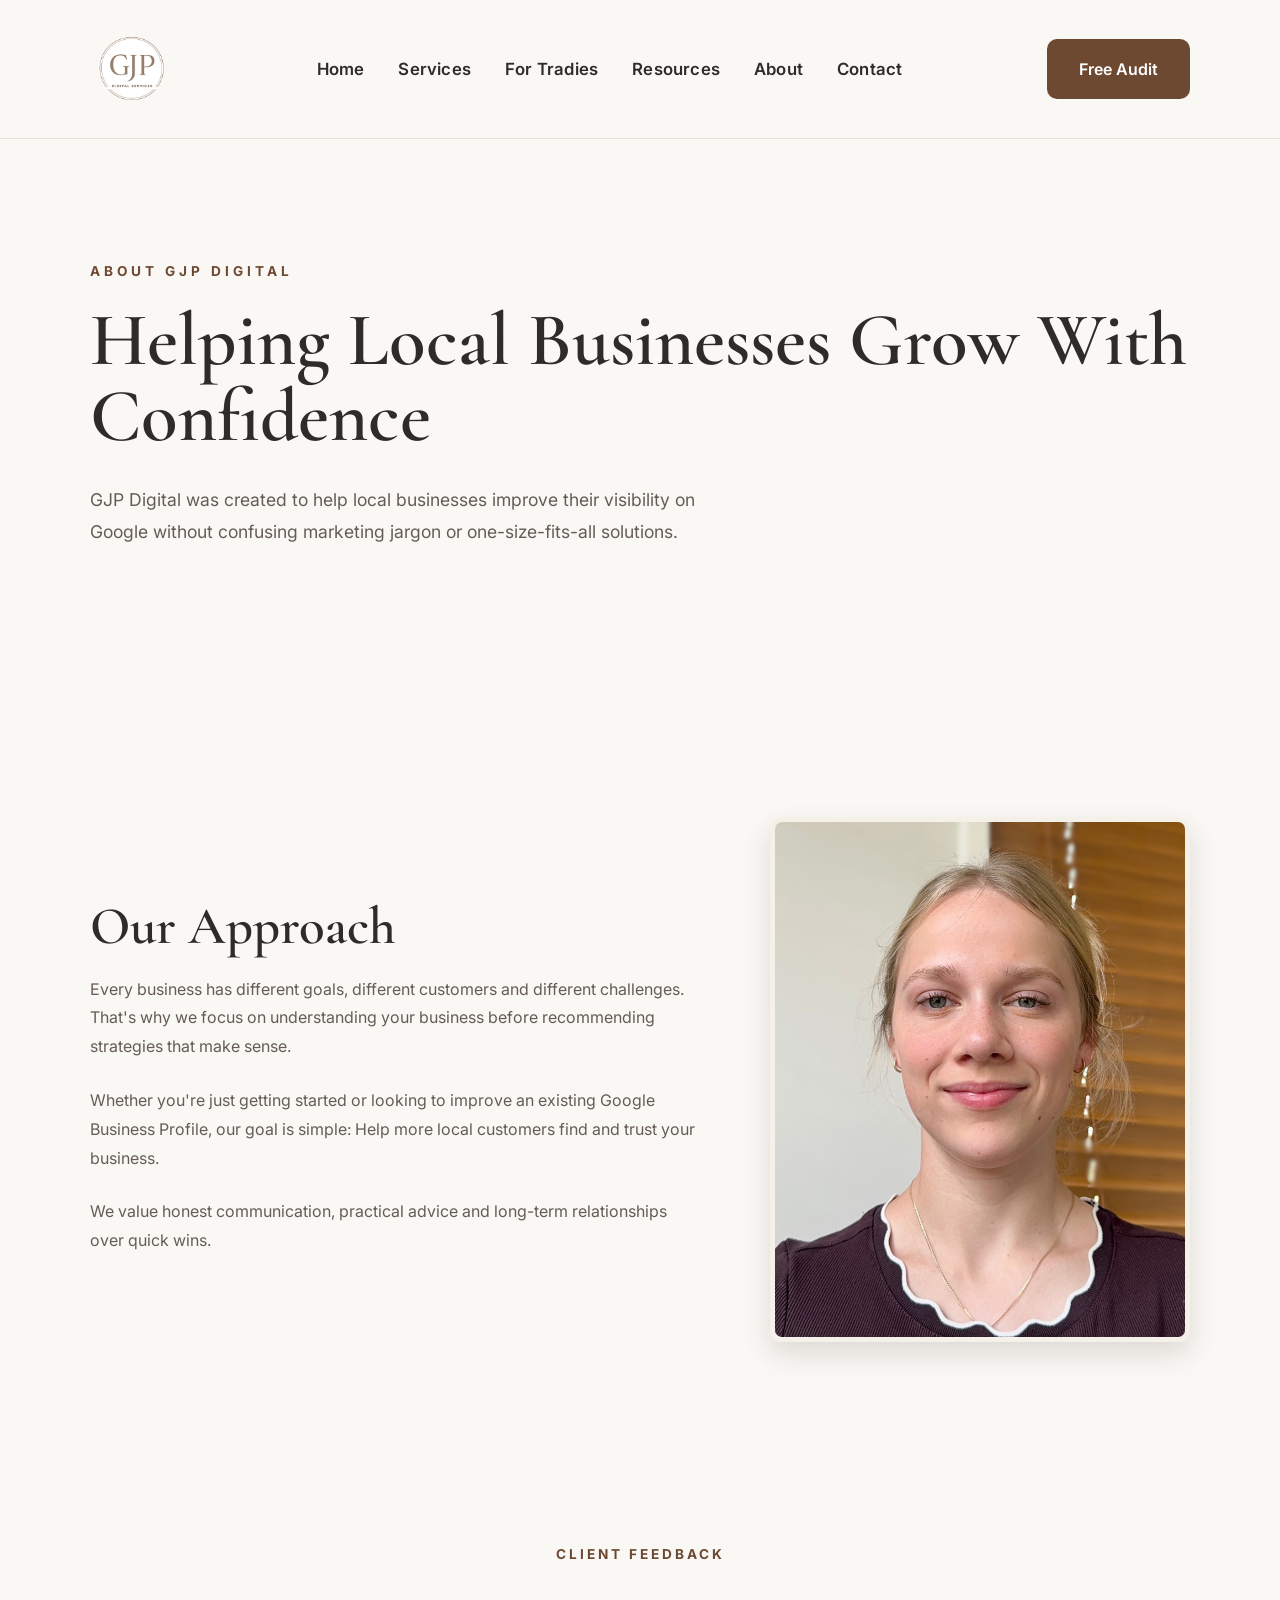
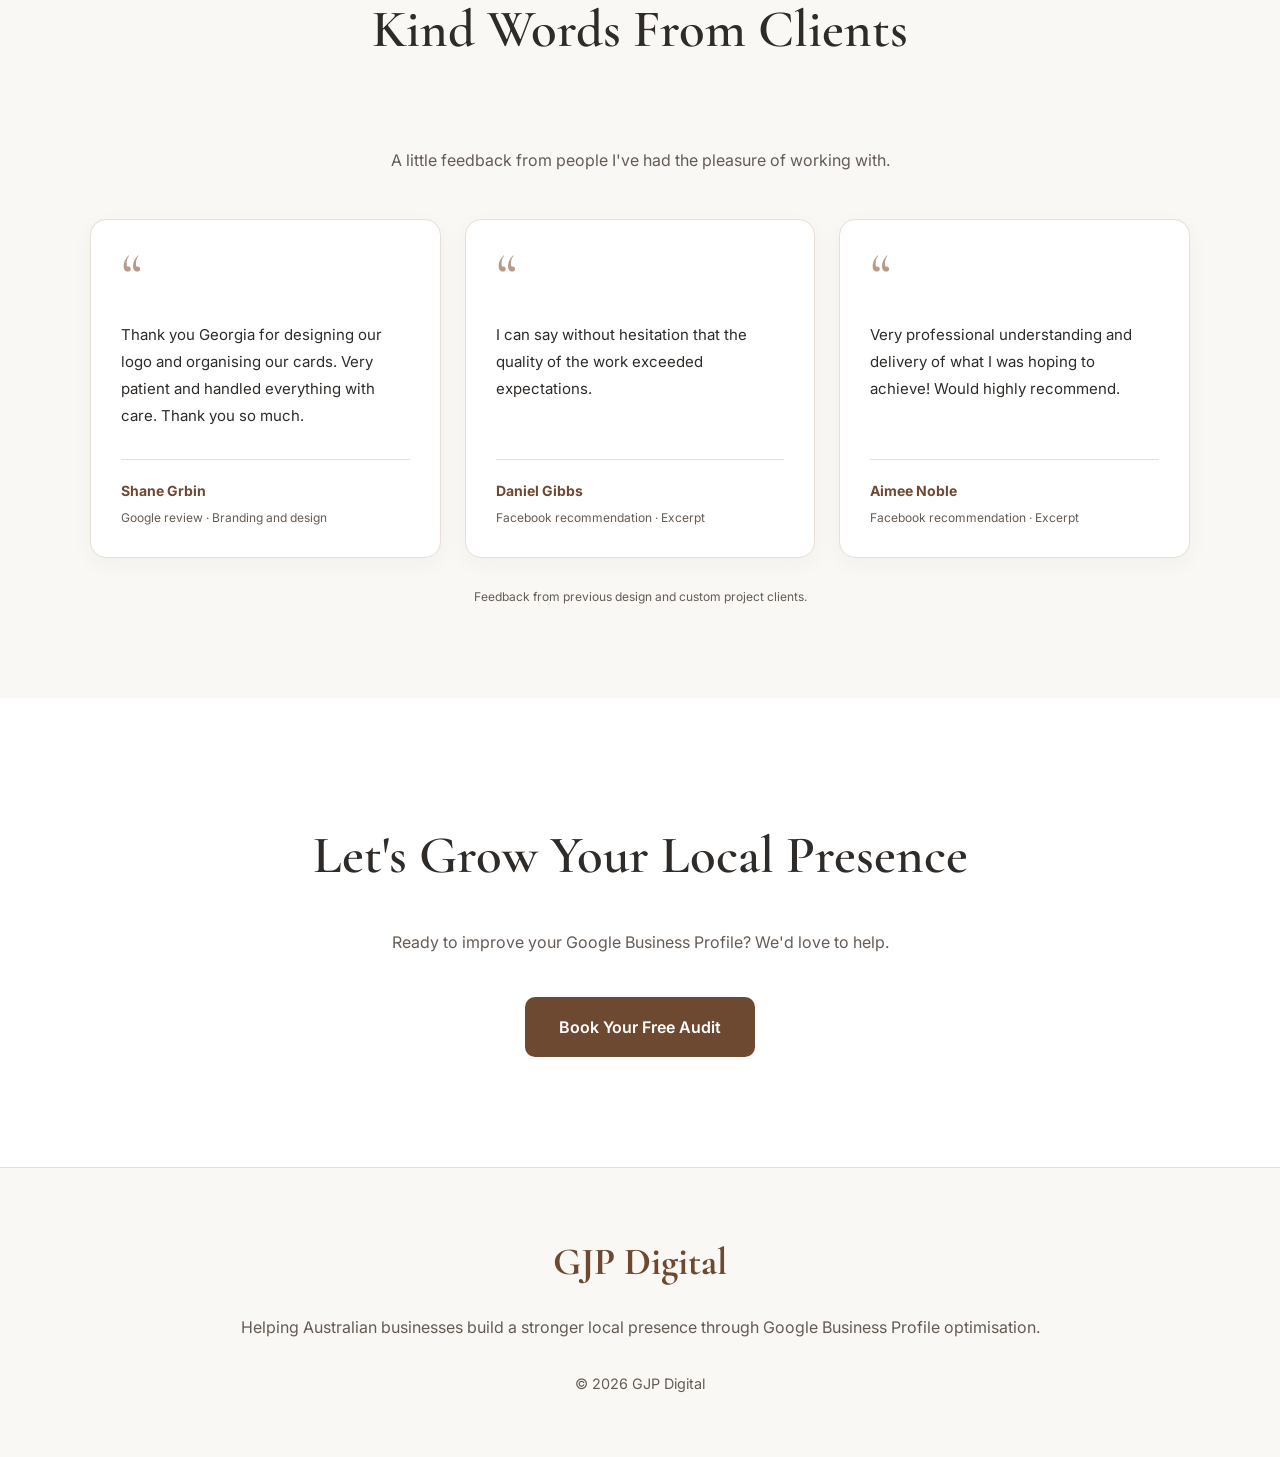
==== commit e4026d4a: "Testimonials" ====
--- a/about.html
+++ b/about.html
@@ -11,7 +11,8 @@
     <link rel="preconnect" href="https://fonts.gstatic.com" crossorigin>
 
     <link href="https://fonts.googleapis.com/css2?family=Cormorant+Garamond:wght@400;500;600;700&family=Inter:wght@300;400;500;600;700&display=swap" rel="stylesheet">
-
+<!-- Favicon -->
+<link rel="icon" type="image/png" href="/favicon.png">
     <link rel="stylesheet" href="css/style.css">
 </head>
 
@@ -166,6 +167,80 @@
 
 </section>
 
+<!-- =========================
+     TESTIMONIALS
+========================== -->
+
+<section class="testimonials">
+
+    <div class="container">
+
+        <div class="section-heading">
+            <p>CLIENT FEEDBACK</p>
+            <h2>Kind Words From Clients</h2>
+        </div>
+
+        <p class="testimonials-intro">
+            A little feedback from people I've had the pleasure
+            of working with.
+        </p>
+
+        <div class="testimonials-grid">
+
+            <article class="testimonial-card">
+                <span class="testimonial-quote" aria-hidden="true">“</span>
+
+                <blockquote>
+                    Thank you Georgia for designing our logo and
+                    organising our cards. Very patient and handled
+                    everything with care. Thank you so much.
+                </blockquote>
+
+                <div class="testimonial-author">
+                    <strong>Shane Grbin</strong>
+                    <span>Google review · Branding and design</span>
+                </div>
+            </article>
+
+            <article class="testimonial-card">
+                <span class="testimonial-quote" aria-hidden="true">“</span>
+
+                <blockquote>
+                    I can say without hesitation that the quality
+                    of the work exceeded expectations.
+                </blockquote>
+
+                <div class="testimonial-author">
+                    <strong>Daniel Gibbs</strong>
+                    <span>Facebook recommendation · Excerpt</span>
+                </div>
+            </article>
+
+            <article class="testimonial-card">
+                <span class="testimonial-quote" aria-hidden="true">“</span>
+
+                <blockquote>
+                    Very professional understanding and delivery
+                    of what I was hoping to achieve!
+                    Would highly recommend.
+                </blockquote>
+
+                <div class="testimonial-author">
+                    <strong>Aimee Noble</strong>
+                    <span>Facebook recommendation · Excerpt</span>
+                </div>
+            </article>
+
+        </div>
+
+        <p class="testimonials-note">
+            Feedback from previous design and custom project clients.
+        </p>
+
+    </div>
+
+</section>
+
 <section class="cta">
 
 <div class="container">
--- a/css/style.css
+++ b/css/style.css
@@ -904,3 +904,97 @@
     }
 
 }
+
+/* =========================
+   TESTIMONIALS
+========================= */
+
+.testimonials {
+    padding: 90px 0;
+    background: #FAF8F5;
+}
+
+.testimonials .section-heading {
+    text-align: center;
+}
+
+.testimonials-intro {
+    text-align: center;
+    color: #655C55;
+    max-width: 600px;
+    margin: 15px auto 45px;
+    line-height: 1.7;
+}
+
+.testimonials-grid {
+    display: grid;
+    grid-template-columns: repeat(3, minmax(0, 1fr));
+    gap: 24px;
+}
+
+.testimonial-card {
+    background: #FFFFFF;
+    border: 1px solid #E8DED6;
+    border-radius: 16px;
+    padding: 30px;
+    display: flex;
+    flex-direction: column;
+    box-shadow: 0 6px 22px rgba(47, 43, 40, 0.04);
+}
+
+.testimonial-quote {
+    font-family: "Cormorant Garamond", Georgia, serif;
+    font-size: 64px;
+    line-height: 0.8;
+    color: #B59B88;
+    margin-bottom: 20px;
+}
+
+.testimonial-card blockquote {
+    margin: 0 0 30px;
+    padding: 0;
+    border: 0;
+    font-family: "Inter", sans-serif;
+    font-size: 15px;
+    line-height: 1.8;
+    color: #2F2B28;
+    flex-grow: 1;
+}
+
+.testimonial-author {
+    border-top: 1px solid #E8DED6;
+    padding-top: 18px;
+    display: flex;
+    flex-direction: column;
+    gap: 6px;
+}
+
+.testimonial-author strong {
+    font-size: 14px;
+    color: #6E4932;
+}
+
+.testimonial-author span {
+    font-size: 12px;
+    color: #655C55;
+    line-height: 1.5;
+}
+
+.testimonials-note {
+    margin: 28px 0 0;
+    text-align: center;
+    font-size: 12px;
+    color: #655C55;
+}
+
+@media (max-width: 900px) {
+    .testimonials {
+        padding: 65px 0;
+    }
+
+    .testimonials-grid {
+        grid-template-columns: 1fr;
+        max-width: 600px;
+        margin: 0 auto;
+    }
+}
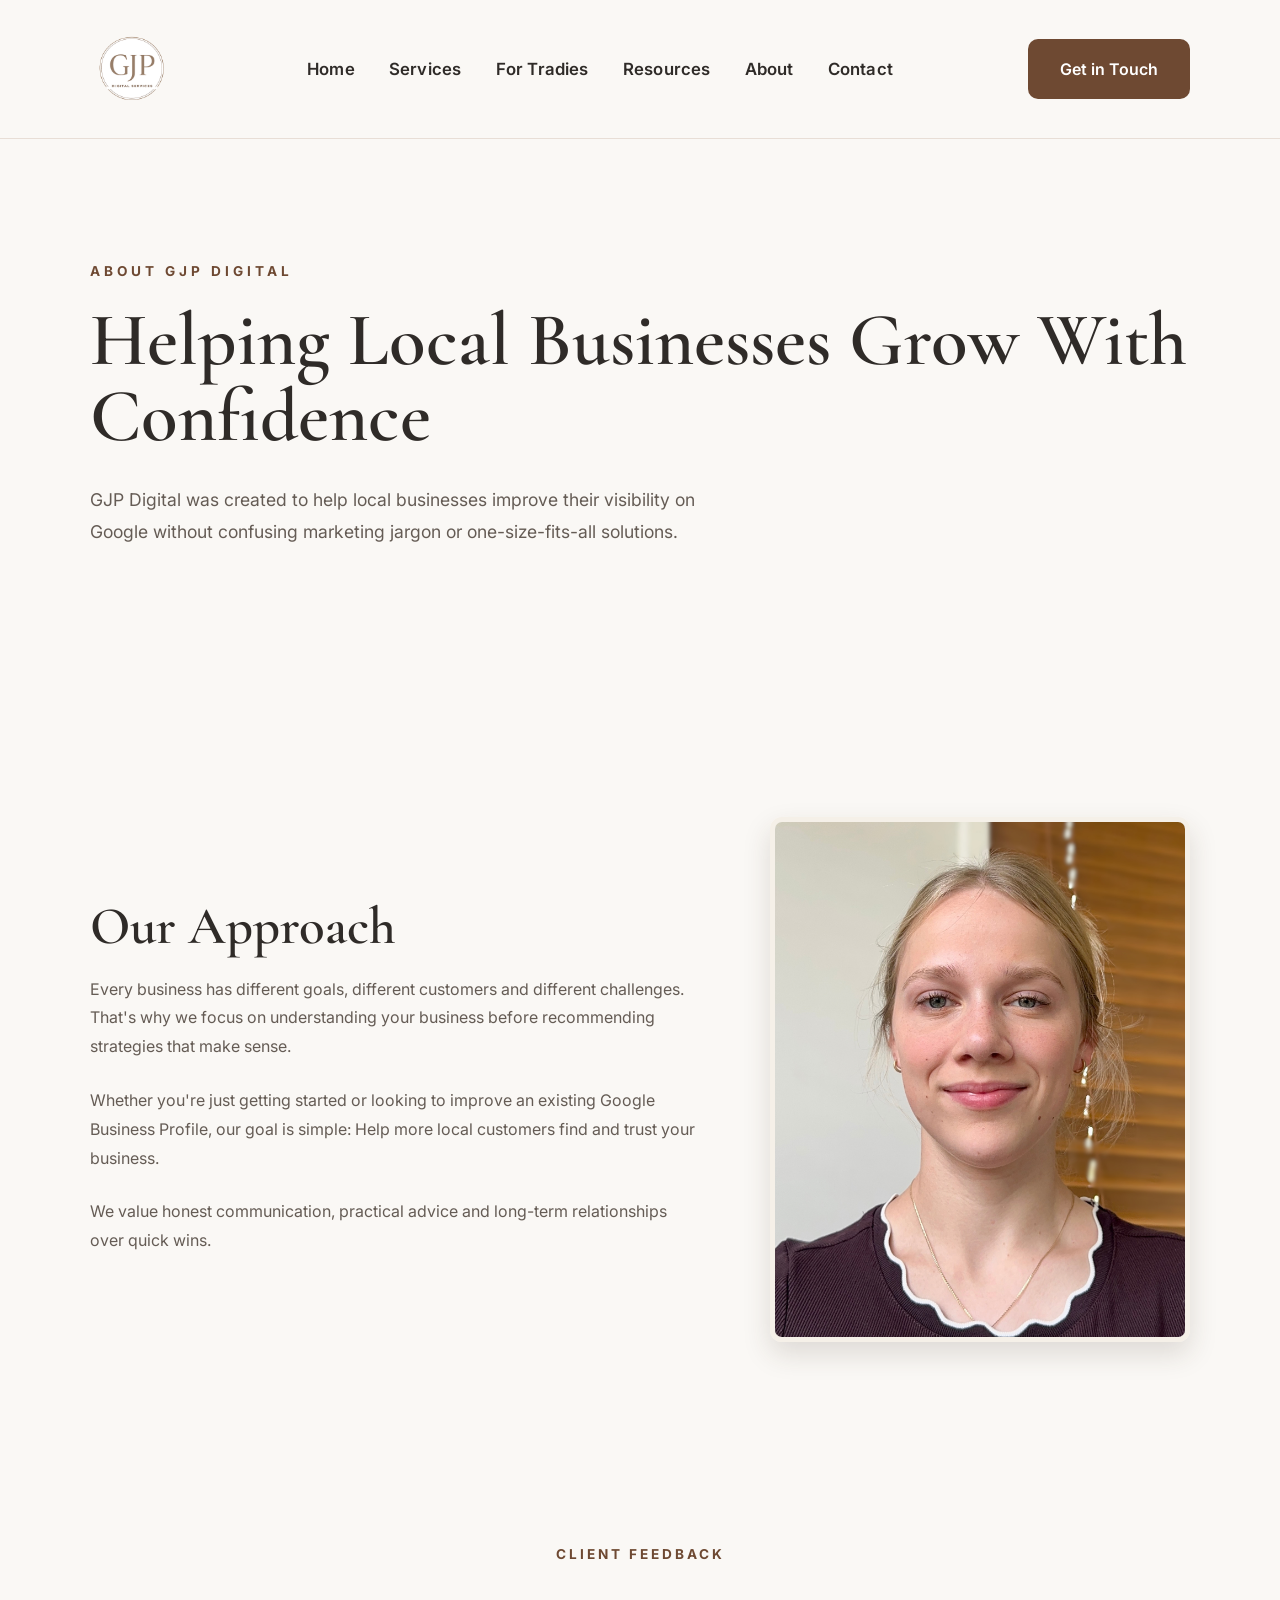
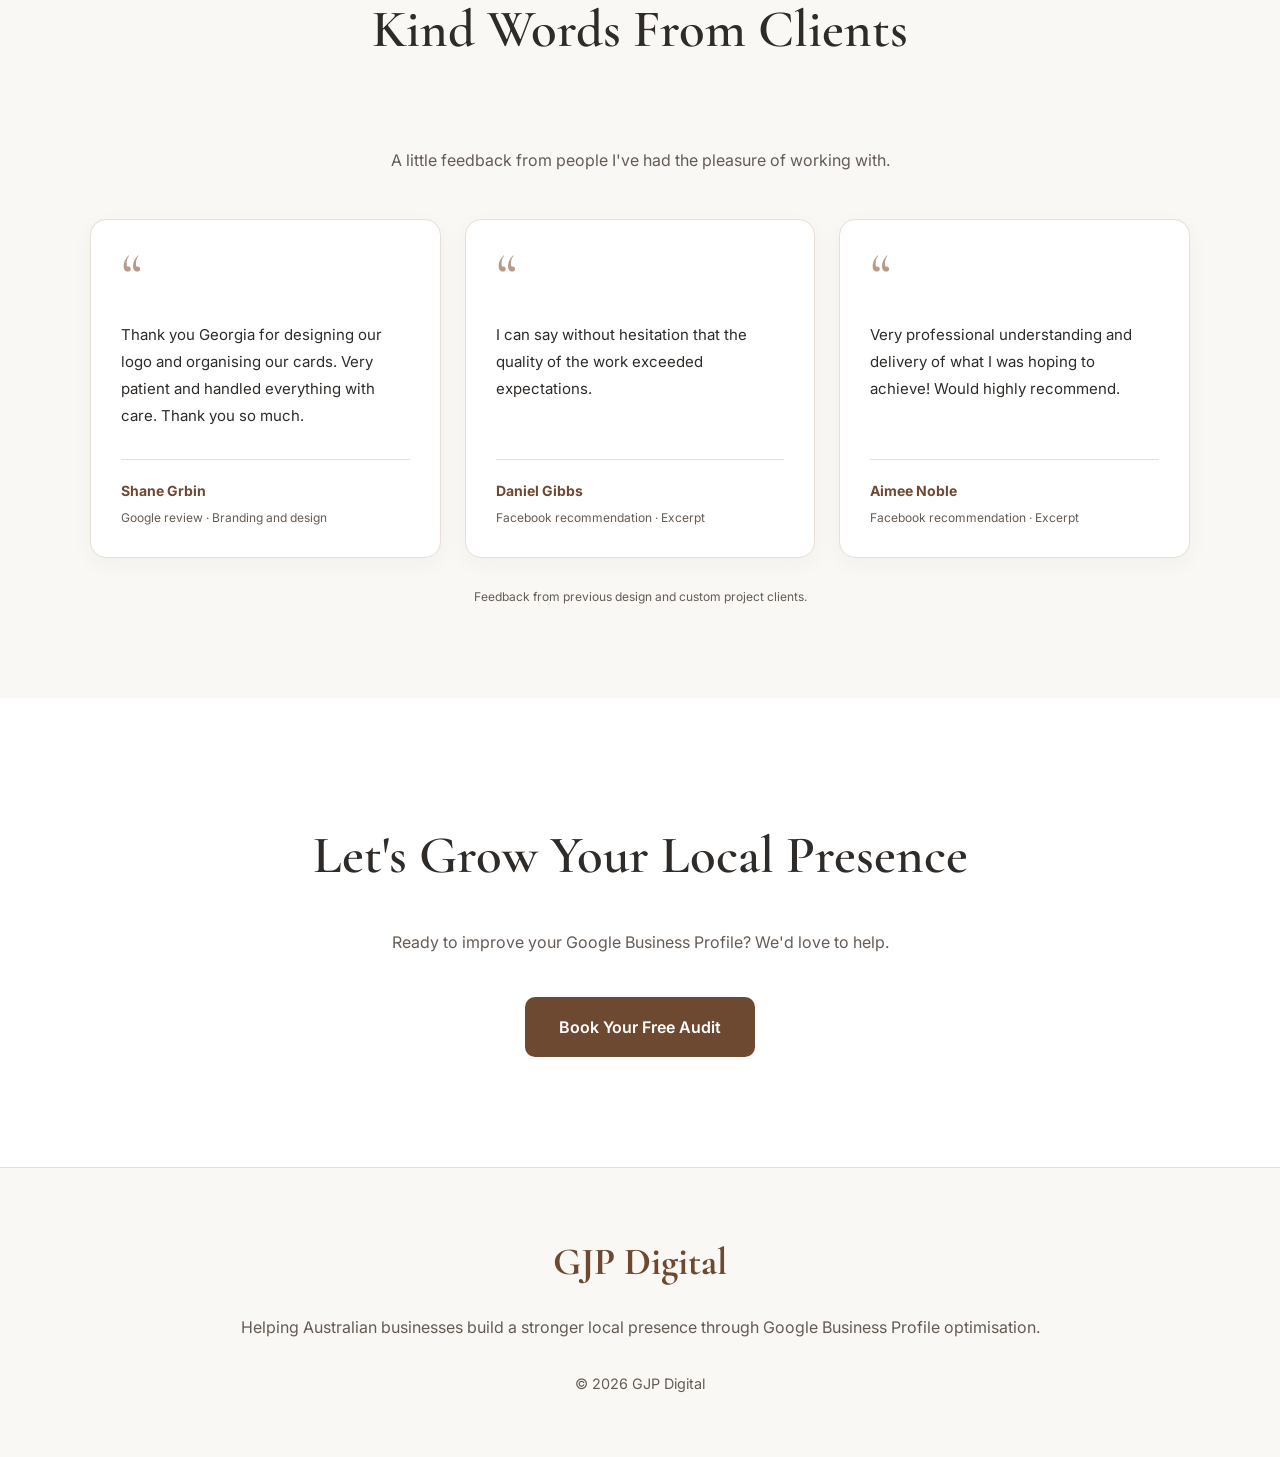
==== commit 9394ad0b: "Update navigation and sitemap" ====
--- a/about.html
+++ b/about.html
@@ -18,96 +18,91 @@
 
 <body>
 
+
 <header>
-
-<div class="container">
-
-<nav>
-
-<a href="index.html" class="logo">
-    <img src="images/logo.png" alt="GJP Digital Logo">
-</a>
-
-
-<ul class="nav-links">
-
-    <li><a href="index.html">Home</a></li>
-
-    <li class="nav-dropdown">
-
-        <a href="services.html" class="dropdown-trigger">
-            Services
-        </a>
-
-        <ul class="dropdown-menu">
-
-            <li>
-                <a href="services.html">All Services</a>
-            </li>
-
-            <li>
-                <a href="google-business-profile-setup.html">
-                    Google Business Profile Setup
-                </a>
-            </li>
-
-            <li>
-                <a href="google-business-profile-management.html">
-                    Google Business Profile Management
-                </a>
-            </li>
-
-            <li>
-                <a href="google-review-systems.html">
-                    Google Review Systems
-                </a>
-            </li>
-
-            <li>
-                <a href="local-seo.html">
-                    Local SEO
-                </a>
-            </li>
-
-            <li>
-                <a href="small-business-websites.html">
-                    Small Business Websites
-                </a>
-            </li>
-
-        </ul>
-
-    </li>
-
-<li>
-    <a href="digital-marketing-for-tradies.html">
-        For Tradies
-    </a>
-</li>
-
-<li>
-    <a href="resources.html">
-        Resources
-    </a>
-</li>
-
-<li><a href="about.html">About</a></li>
-
-
-    <li><a href="contact.html">Contact</a></li>
-
-</ul>
-
-
-<a href="contact.html" class="nav-button">
-Free Audit
-</a>
-
-</nav>
-
-</div>
-
+    <div class="container">
+        <nav>
+
+            <a href="index.html" class="logo">
+                <img src="images/logo.png" alt="GJP Digital Logo">
+            </a>
+
+            <ul class="nav-links" id="main-navigation">
+
+                <li><a href="index.html">Home</a></li>
+
+                <li class="nav-dropdown">
+                    <a href="services.html" class="dropdown-trigger">
+                        Services
+                    </a>
+
+                    <ul class="dropdown-menu">
+
+                        <li>
+                            <a href="services.html">All Services</a>
+                        </li>
+
+                        <li>
+                            <a href="small-business-websites.html">
+                                Website Design &amp; Support
+                            </a>
+                        </li>
+
+                        <li>
+                            <a href="local-seo.html">
+                                Google Visibility &amp; Local SEO
+                            </a>
+                        </li>
+
+                        <li>
+                            <a href="custom-documents-business-materials.html">
+                                Custom Documents &amp; Business Materials
+                            </a>
+                        </li>
+
+                    </ul>
+                </li>
+
+                <li>
+                    <a href="digital-marketing-for-tradies.html">
+                        For Tradies
+                    </a>
+                </li>
+
+                <li>
+                    <a href="resources.html">Resources</a>
+                </li>
+
+                <li>
+                    <a href="about.html">About</a>
+                </li>
+
+                <li>
+                    <a href="contact.html">Contact</a>
+                </li>
+
+            </ul>
+
+            <a href="contact.html" class="nav-button">
+                Get in Touch
+            </a>
+
+            <button
+                class="mobile-menu-toggle"
+                type="button"
+                aria-label="Open navigation menu"
+                aria-expanded="false"
+                aria-controls="main-navigation"
+            >
+                <span></span>
+                <span></span>
+                <span></span>
+            </button>
+
+        </nav>
+    </div>
 </header>
+
 
 <section class="hero">
 
@@ -289,6 +284,8 @@
 
 </footer>
 
+<script src="js/navigation.js" defer></script>
+
 </body>
 
 </html>
--- a/css/style.css
+++ b/css/style.css
@@ -998,3 +998,978 @@
         margin: 0 auto;
     }
 }
+
+/* =========================================
+   WEBSITE PORTFOLIO
+========================================= */
+
+.portfolio-section {
+    padding: 110px 0;
+    background: #FAF8F5;
+}
+
+.portfolio-heading {
+    max-width: 760px;
+    margin: 0 auto 75px;
+    text-align: center;
+}
+
+.portfolio-heading .section-tag {
+    color: #6E4932;
+    font-size: 12px;
+    font-weight: 700;
+    letter-spacing: 2px;
+    margin-bottom: 18px;
+}
+
+.portfolio-heading h2 {
+    font-family: 'Cormorant Garamond', serif;
+    font-size: clamp(40px, 5vw, 60px);
+    font-weight: 600;
+    line-height: 1.1;
+    color: #2F2B28;
+    margin-bottom: 22px;
+}
+
+.portfolio-heading > p:last-child {
+    color: #655C55;
+    font-size: 16px;
+    line-height: 1.9;
+}
+
+/* STAGGERED PROJECT ROWS */
+
+.portfolio-project {
+    display: grid;
+    grid-template-columns: 1.15fr 1fr;
+    align-items: center;
+    gap: 65px;
+    margin-bottom: 95px;
+}
+
+.portfolio-reverse {
+    grid-template-columns: 1fr 1.15fr;
+}
+
+.portfolio-reverse .portfolio-image {
+    order: 2;
+}
+
+.portfolio-reverse .portfolio-content {
+    order: 1;
+}
+
+/* WEBSITE SCREENSHOTS */
+
+.portfolio-image {
+    position: relative;
+    padding: 12px;
+    background: #FFFFFF;
+    border: 1px solid #E8DED6;
+    box-shadow: 0 12px 35px rgba(47, 43, 40, 0.07);
+    transition: transform 0.3s ease,
+                box-shadow 0.3s ease;
+}
+
+.portfolio-image:hover {
+    transform: translateY(-5px);
+    box-shadow: 0 25px 55px rgba(47,43,40,0.13);
+}
+
+.portfolio-image a {
+    display: block;
+    overflow: hidden;
+}
+
+.portfolio-image img {
+    display: block;
+    width: 100%;
+    height: auto;
+    aspect-ratio: 16 / 10;
+    object-fit: contain;
+    background: #FFFFFF;
+}
+
+/* PROJECT INFORMATION */
+
+.portfolio-content {
+    display: flex;
+    flex-direction: column;
+    align-items: flex-start;
+}
+
+.portfolio-number {
+    color: #9A7B67;
+    font-size: 11px;
+    font-weight: 700;
+    letter-spacing: 1.8px;
+    margin-bottom: 18px;
+}
+
+.portfolio-content h3 {
+    font-family: 'Cormorant Garamond', serif;
+    font-size: clamp(35px, 3.5vw, 49px);
+    font-weight: 600;
+    line-height: 1.1;
+    color: #2F2B28;
+    margin-bottom: 22px;
+}
+
+.portfolio-content p {
+    color: #655C55;
+    font-size: 15px;
+    line-height: 1.85;
+    margin-bottom: 16px;
+}
+
+.portfolio-demo-label {
+    display: inline-block;
+    margin-top: 8px;
+    margin-bottom: 25px;
+    padding: 8px 12px;
+    background: #EEE7E1;
+    color: #6E4932;
+    font-size: 11px;
+    font-weight: 600;
+}
+
+/* LIVE DEMO BUTTON */
+
+.portfolio-button {
+    display: inline-flex;
+    align-items: center;
+    justify-content: space-between;
+    gap: 30px;
+    padding: 15px 22px;
+    background: #6E4932;
+    color: #FFFFFF;
+    font-size: 13px;
+    font-weight: 600;
+    text-decoration: none;
+    transition: background 0.25s ease,
+                transform 0.25s ease;
+}
+
+.portfolio-button:hover {
+    background: #4E3323;
+    color: #FFFFFF;
+    transform: translateY(-2px);
+}
+
+.portfolio-button span {
+    font-size: 19px;
+}
+
+/* BOTTOM CALL TO ACTION */
+
+.portfolio-bottom {
+    padding: 55px 30px;
+    text-align: center;
+    background: #FFFFFF;
+    border: 1px solid #E8DED6;
+}
+
+.portfolio-bottom h3 {
+    font-family: 'Cormorant Garamond', serif;
+    font-size: 39px;
+    font-weight: 600;
+    color: #2F2B28;
+    margin-bottom: 12px;
+}
+
+.portfolio-bottom p {
+    max-width: 540px;
+    margin: 0 auto 25px;
+    color: #655C55;
+    font-size: 15px;
+    line-height: 1.8;
+}
+
+/* RESPONSIVE */
+
+@media (max-width: 900px) {
+    .portfolio-project,
+    .portfolio-reverse {
+        grid-template-columns: 1fr;
+        gap: 35px;
+        margin-bottom: 75px;
+    }
+
+    .portfolio-reverse .portfolio-image,
+    .portfolio-reverse .portfolio-content {
+        order: initial;
+    }
+}
+
+@media (max-width: 600px) {
+    .portfolio-section {
+        padding: 75px 0;
+    }
+
+    .portfolio-heading {
+        margin-bottom: 45px;
+    }
+
+    .portfolio-heading h2 {
+        font-size: 40px;
+    }
+
+    .portfolio-content h3 {
+        font-size: 37px;
+    }
+
+    .portfolio-image {
+        padding: 7px;
+    }
+
+    .portfolio-bottom {
+        padding: 40px 20px;
+    }
+
+    .portfolio-bottom h3 {
+        font-size: 33px;
+    }
+}
+
+@media (prefers-reduced-motion: reduce) {
+    .portfolio-image,
+    .portfolio-button {
+        transition: none;
+    }
+}
+/* Portfolio corner styling */
+
+.portfolio-image {
+    border-radius: 12px;
+}
+
+.portfolio-image a,
+.portfolio-image img {
+    border-radius: 6px;
+}
+
+.portfolio-button {
+    border-radius: 8px;
+}
+
+.portfolio-demo-label {
+    border-radius: 6px;
+}
+
+.portfolio-bottom {
+    border-radius: 12px;
+}
+
+.portfolio-bottom .btn {
+    border-radius: 8px;
+}
+
+/* =========================================
+   HOMEPAGE - BROADER BUSINESS POSITIONING
+========================================= */
+
+/* Four balanced service cards */
+
+.home-services-intro,
+.home-journey-intro,
+.home-showcase-intro {
+    max-width: 720px;
+    margin: 0 auto 42px;
+    text-align: center;
+    color: #655C55;
+    font-size: 16px;
+    line-height: 1.8;
+}
+
+.home-services-grid {
+    grid-template-columns: repeat(2, minmax(0, 1fr));
+}
+
+.home-services-grid .service-card {
+    display: flex;
+    flex-direction: column;
+    align-items: flex-start;
+    border-radius: 12px;
+}
+
+.home-service-link {
+    display: inline-block;
+    margin-top: auto;
+    padding-top: 22px;
+    color: #6E4932;
+    font-size: 13px;
+    font-weight: 600;
+    text-decoration: underline;
+    text-underline-offset: 4px;
+}
+
+/* Business journey */
+
+.home-journey {
+    padding: 95px 0;
+    background: #FAF8F5;
+}
+
+.home-journey-grid {
+    display: grid;
+    grid-template-columns: repeat(3, minmax(0, 1fr));
+    gap: 24px;
+}
+
+.home-journey-card {
+    padding: 34px 28px;
+    background: #FFFFFF;
+    border: 1px solid #E8DED6;
+    border-radius: 12px;
+}
+
+.home-journey-number {
+    display: block;
+    margin-bottom: 20px;
+    color: #B59B88;
+    font-size: 13px;
+    font-weight: 700;
+    letter-spacing: 2px;
+}
+
+.home-journey-card h3 {
+    margin-bottom: 15px;
+    color: #2F2B28;
+    font-family: 'Cormorant Garamond', serif;
+    font-size: 32px;
+    font-weight: 600;
+}
+
+.home-journey-card p {
+    color: #655C55;
+    font-size: 14px;
+    line-height: 1.8;
+}
+
+/* Homepage website examples */
+
+.home-showcase {
+    padding: 95px 0;
+    background: #FAF8F5;
+}
+
+.home-showcase-grid {
+    display: grid;
+    grid-template-columns: repeat(2, minmax(0, 1fr));
+    gap: 28px;
+}
+
+.home-showcase-card {
+    overflow: hidden;
+    background: #FFFFFF;
+    border: 1px solid #E8DED6;
+    border-radius: 12px;
+    box-shadow: 0 12px 35px rgba(47, 43, 40, 0.06);
+}
+
+.home-showcase-card a {
+    display: block;
+    height: 100%;
+    color: inherit;
+    text-decoration: none;
+}
+
+.home-showcase-card img {
+    display: block;
+    width: 100%;
+    aspect-ratio: 16 / 10;
+    object-fit: contain;
+    background: #FFFFFF;
+}
+
+.home-showcase-info {
+    padding: 26px;
+}
+
+.home-showcase-info h3 {
+    margin-bottom: 8px;
+    color: #2F2B28;
+    font-family: 'Cormorant Garamond', serif;
+    font-size: 30px;
+    font-weight: 600;
+}
+
+.home-showcase-info p {
+    margin-bottom: 15px;
+    color: #655C55;
+    font-size: 14px;
+    line-height: 1.7;
+}
+
+.home-showcase-info span {
+    color: #6E4932;
+    font-size: 13px;
+    font-weight: 600;
+}
+
+.home-showcase-disclaimer {
+    margin: 25px 0;
+    color: #655C55;
+    font-size: 12px;
+    text-align: center;
+}
+
+.home-showcase-action {
+    margin-top: 30px;
+    text-align: center;
+}
+
+/* Responsive layouts */
+
+@media (max-width: 900px) {
+    .home-journey-grid {
+        grid-template-columns: 1fr;
+    }
+}
+
+@media (max-width: 700px) {
+    .home-services-grid,
+    .home-showcase-grid {
+        grid-template-columns: 1fr;
+    }
+
+    .home-journey,
+    .home-showcase {
+        padding: 65px 0;
+    }
+
+    .home-journey-card {
+        padding: 28px 24px;
+    }
+
+    .home-showcase-info {
+        padding: 22px;
+    }
+}
+/* =========================================
+   FIX HOMEPAGE WEBSITE SHOWCASE HEIGHT
+========================================= */
+
+.home-showcase-grid {
+    align-items: start;
+}
+
+.home-showcase-card {
+    height: auto;
+    min-height: 0;
+}
+
+.home-showcase-card a {
+    display: block;
+    height: auto;
+}
+
+.home-showcase-card img {
+    display: block;
+    width: 100%;
+    height: auto;
+    aspect-ratio: auto;
+    object-fit: contain;
+}
+
+.home-showcase-info {
+    padding: 24px 26px;
+}
+
+/* =========================================
+   SERVICES PAGE REFRESH
+========================================= */
+
+.services-page-hero .container {
+    max-width: 1200px;
+}
+
+.services-page-hero h1 {
+    max-width: 950px;
+}
+
+.services-page-hero .hero-description {
+    max-width: 760px;
+}
+
+.services-overview {
+    padding: 95px 0;
+}
+
+.services-overview-intro {
+    max-width: 760px;
+    margin: 0 auto 45px;
+    color: #655C55;
+    text-align: center;
+    font-size: 16px;
+    line-height: 1.85;
+}
+
+.services-overview-grid {
+    display: grid;
+    grid-template-columns: repeat(2, minmax(0, 1fr));
+    gap: 26px;
+}
+
+.services-overview-card {
+    display: flex;
+    flex-direction: column;
+    align-items: flex-start;
+    border-radius: 12px;
+    padding: 36px;
+}
+
+.services-category-number {
+    display: block;
+    margin-bottom: 20px;
+    color: #B59B88;
+    font-size: 13px;
+    font-weight: 700;
+    letter-spacing: 2px;
+}
+
+.services-overview-card h3 {
+    margin-bottom: 18px;
+}
+
+.services-overview-card p {
+    margin-bottom: 15px;
+}
+
+.services-overview-card .service-link {
+    margin-top: auto;
+    padding-top: 20px;
+}
+
+/* Specialist Google services */
+
+.services-specialist {
+    padding: 95px 0;
+    background: #FAF8F5;
+}
+
+.services-specialist-grid {
+    display: grid;
+    grid-template-columns: repeat(3, minmax(0, 1fr));
+    gap: 24px;
+}
+
+.services-specialist-card {
+    display: flex;
+    flex-direction: column;
+    padding: 30px;
+    background: #FFFFFF;
+    border: 1px solid #E8DED6;
+    border-radius: 12px;
+    text-decoration: none;
+    transition: transform 0.25s ease,
+                box-shadow 0.25s ease;
+}
+
+.services-specialist-card:hover {
+    transform: translateY(-4px);
+    box-shadow: 0 12px 30px rgba(47,43,40,0.07);
+}
+
+.services-specialist-card h3 {
+    margin-bottom: 15px;
+    color: #2F2B28;
+    font-family: 'Cormorant Garamond', serif;
+    font-size: 28px;
+    font-weight: 600;
+}
+
+.services-specialist-card p {
+    margin-bottom: 20px;
+    color: #655C55;
+    font-size: 14px;
+    line-height: 1.8;
+}
+
+.services-specialist-card span {
+    margin-top: auto;
+    color: #6E4932;
+    font-size: 13px;
+    font-weight: 600;
+}
+
+/* Custom work examples */
+
+.services-custom-work {
+    padding: 95px 0;
+}
+
+.services-custom-grid {
+    display: grid;
+    grid-template-columns: repeat(3, minmax(0, 1fr));
+    gap: 24px;
+}
+
+.services-custom-card {
+    overflow: hidden;
+    background: #FFFFFF;
+    border: 1px solid #E8DED6;
+    border-radius: 12px;
+    box-shadow: 0 12px 35px rgba(47,43,40,0.05);
+}
+
+.services-custom-placeholder {
+    display: flex;
+    align-items: center;
+    justify-content: center;
+    min-height: 220px;
+    padding: 25px;
+    background: #EEE7E1;
+    color: #6E4932;
+    text-align: center;
+}
+
+.services-custom-placeholder span {
+    font-size: 12px;
+    font-weight: 700;
+    letter-spacing: 2px;
+}
+
+.services-custom-content {
+    padding: 26px;
+}
+
+.services-custom-content h3 {
+    margin-bottom: 10px;
+    color: #2F2B28;
+    font-family: 'Cormorant Garamond', serif;
+    font-size: 29px;
+    font-weight: 600;
+}
+
+.services-custom-content p {
+    color: #655C55;
+    font-size: 14px;
+    line-height: 1.8;
+}
+
+.services-custom-note {
+    margin-top: 24px;
+    color: #655C55;
+    font-size: 12px;
+    text-align: center;
+}
+
+/* Responsive */
+
+@media (max-width: 900px) {
+    .services-specialist-grid,
+    
+.services-custom-grid {
+    display: grid;
+    grid-template-columns: repeat(2, minmax(0, 1fr));
+    gap: 28px;
+}
+
+}
+
+@media (max-width: 700px) {
+    .services-overview-grid {
+        grid-template-columns: 1fr;
+    }
+
+    .services-overview,
+    .services-specialist,
+    .services-custom-work {
+        padding: 65px 0;
+    }
+
+    .services-overview-card {
+        padding: 28px;
+    }
+}
+
+@media (prefers-reduced-motion: reduce) {
+    .services-specialist-card {
+        transition: none;
+    }
+}
+
+/* =========================================
+   CUSTOM WORK PORTFOLIO IMAGES
+========================================= */
+
+.services-custom-card {
+    display: flex;
+    flex-direction: column;
+    overflow: hidden;
+    height: auto;
+    border-radius: 12px;
+}
+
+.services-custom-card img {
+    display: block;
+    width: 100%;
+    height: auto;
+    aspect-ratio: 4 / 3;
+    object-fit: contain;
+    background: #FAF8F5;
+}
+
+.services-custom-content {
+    flex: 1;
+    padding: 26px;
+}
+
+.services-custom-action {
+    margin-top: 45px;
+    text-align: center;
+}
+
+.services-custom-action p {
+    margin-bottom: 22px;
+    color: #655C55;
+    font-size: 15px;
+}
+
+@media (max-width: 700px) {
+    .services-custom-grid {
+        grid-template-columns: 1fr;
+    }
+
+    .services-custom-content {
+        padding: 22px;
+    }
+}
+
+/* Zoom GRB Mowing portfolio image only */
+
+.services-custom-card:first-child img {
+    object-fit: cover;
+    object-position: center;
+}
+
+/* GRB Mowing image crop */
+
+.services-custom-card img.grb-portfolio-image {
+    object-fit: cover;
+    object-position: center;
+}
+
+/* =========================================
+   CUSTOM DOCUMENTS & BUSINESS MATERIALS
+========================================= */
+
+.custom-docs-hero .container {
+    max-width: 1200px;
+}
+
+.custom-docs-hero h1 {
+    max-width: 900px;
+}
+
+.custom-docs-hero .hero-description {
+    max-width: 760px;
+}
+
+.custom-docs-section {
+    padding: 90px 0;
+}
+
+.custom-docs-intro {
+    max-width: 760px;
+    margin: 0 auto 42px;
+    color: #655C55;
+    text-align: center;
+    font-size: 16px;
+    line-height: 1.8;
+}
+
+.custom-docs-grid {
+    display: grid;
+    grid-template-columns: repeat(2, minmax(0, 1fr));
+    gap: 26px;
+}
+
+.custom-docs-card {
+    padding: 36px;
+    background: #FFFFFF;
+    border: 1px solid #E8DED6;
+    border-radius: 12px;
+}
+
+.custom-docs-number {
+    display: block;
+    margin-bottom: 18px;
+    color: #B59B88;
+    font-size: 13px;
+    font-weight: 700;
+    letter-spacing: 2px;
+}
+
+.custom-docs-card h3,
+.custom-docs-project h3,
+.custom-docs-process h3 {
+    margin-bottom: 14px;
+    color: #2F2B28;
+    font-family: 'Cormorant Garamond', serif;
+    font-size: 30px;
+    font-weight: 600;
+}
+
+.custom-docs-card p,
+.custom-docs-project p,
+.custom-docs-process p {
+    color: #655C55;
+    font-size: 14px;
+    line-height: 1.8;
+}
+
+/* Portfolio gallery */
+
+.custom-docs-work {
+    background: #FAF8F5;
+}
+
+.custom-docs-gallery {
+    display: grid;
+    grid-template-columns: repeat(2, minmax(0, 1fr));
+    gap: 28px;
+}
+
+.custom-docs-project {
+    overflow: hidden;
+    background: #FFFFFF;
+    border: 1px solid #E8DED6;
+    border-radius: 12px;
+    box-shadow: 0 12px 35px rgba(47, 43, 40, 0.05);
+}
+
+.custom-docs-image {
+    overflow: hidden;
+    aspect-ratio: 4 / 3;
+    background: #FAF8F5;
+}
+
+.custom-docs-image img {
+    display: block;
+    width: 100%;
+    height: 100%;
+    object-fit: contain;
+}
+
+.custom-docs-image img.grb-portfolio-image {
+    object-fit: cover;
+    object-position: center;
+}
+
+.custom-docs-project-info {
+    padding: 26px;
+}
+
+/* Process */
+
+.custom-docs-process-grid {
+    display: grid;
+    grid-template-columns: repeat(3, minmax(0, 1fr));
+    gap: 24px;
+}
+
+.custom-docs-process-grid article {
+    padding: 30px;
+    border: 1px solid #E8DED6;
+    border-radius: 12px;
+}
+
+.custom-docs-process-grid article span {
+    display: block;
+    margin-bottom: 18px;
+    color: #B59B88;
+    font-size: 13px;
+    font-weight: 700;
+    letter-spacing: 2px;
+}
+
+/* Responsive */
+
+@media (max-width: 900px) {
+    .custom-docs-process-grid {
+        grid-template-columns: 1fr;
+    }
+}
+
+@media (max-width: 700px) {
+    .custom-docs-section {
+        padding: 65px 0;
+    }
+
+    .custom-docs-grid,
+    .custom-docs-gallery {
+        grid-template-columns: 1fr;
+    }
+
+    .custom-docs-card,
+    .custom-docs-process-grid article {
+        padding: 26px;
+    }
+
+    .custom-docs-project-info {
+        padding: 22px;
+    }
+}
+
+/* =========================================
+   CONTACT FORM SERVICE SELECTOR
+========================================= */
+
+.contact-form label {
+    display: block;
+    margin-bottom: 10px;
+    color: #2F2B28;
+    font-size: 14px;
+    font-weight: 600;
+}
+
+.contact-form select {
+    display: block;
+    width: 100%;
+    padding: 15px 16px;
+    margin-bottom: 20px;
+    border: 1px solid #E8DED6;
+    border-radius: 8px;
+    background: #FFFFFF;
+    color: #2F2B28;
+    font-family: 'Inter', sans-serif;
+    font-size: 15px;
+    cursor: pointer;
+}
+
+.contact-form select:focus {
+    outline: 2px solid #B59B88;
+    outline-offset: 2px;
+}
+
+/* Mobile navigation overflow fix */
+@media (max-width: 900px) {
+
+    .nav-links,
+    .nav-dropdown,
+    .dropdown-menu {
+        box-sizing: border-box;
+        max-width: 100%;
+        min-width: 0;
+    }
+
+    .nav-links {
+        width: 100%;
+        overflow-x: hidden;
+    }
+
+    .nav-links a,
+    .dropdown-menu a {
+        white-space: normal;
+        overflow-wrap: break-word;
+    }
+
+    .nav-dropdown .dropdown-menu {
+        position: static;
+        width: 100%;
+        max-width: 100%;
+        transform: none;
+    }
+}
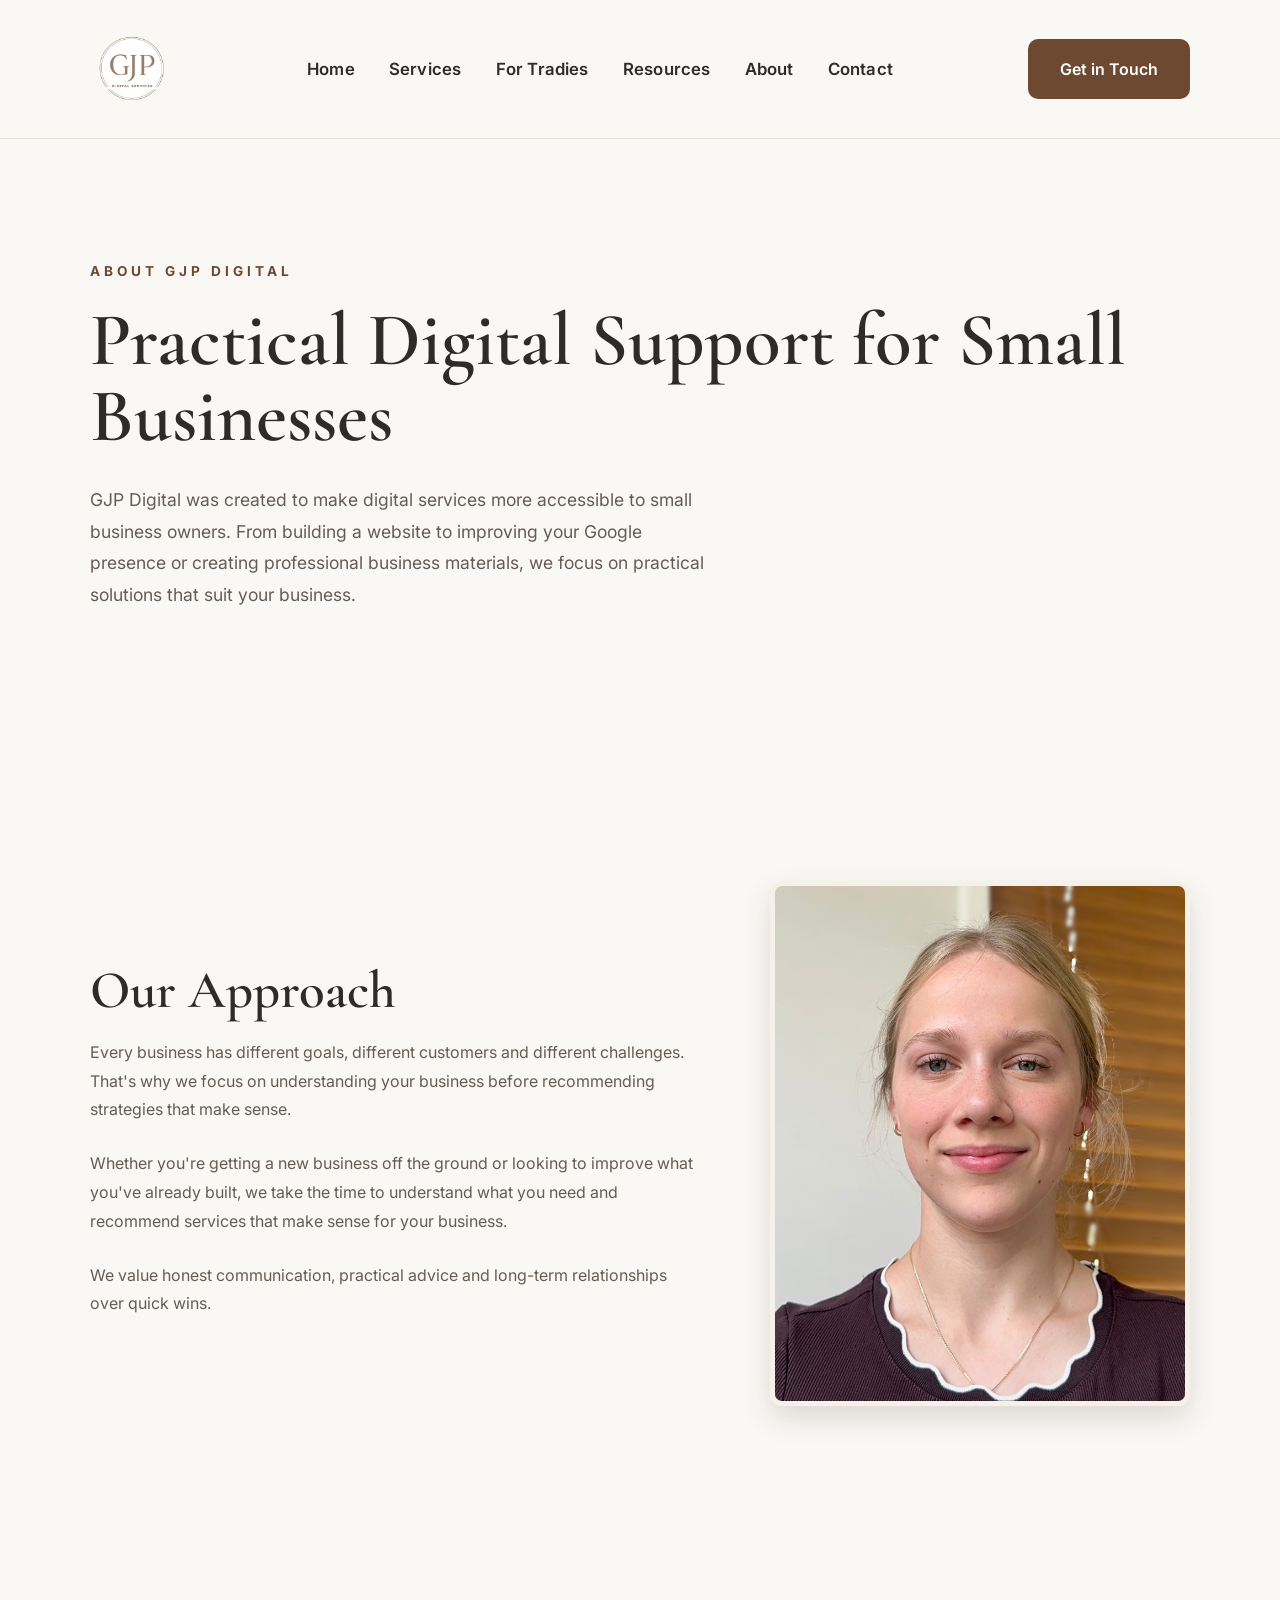
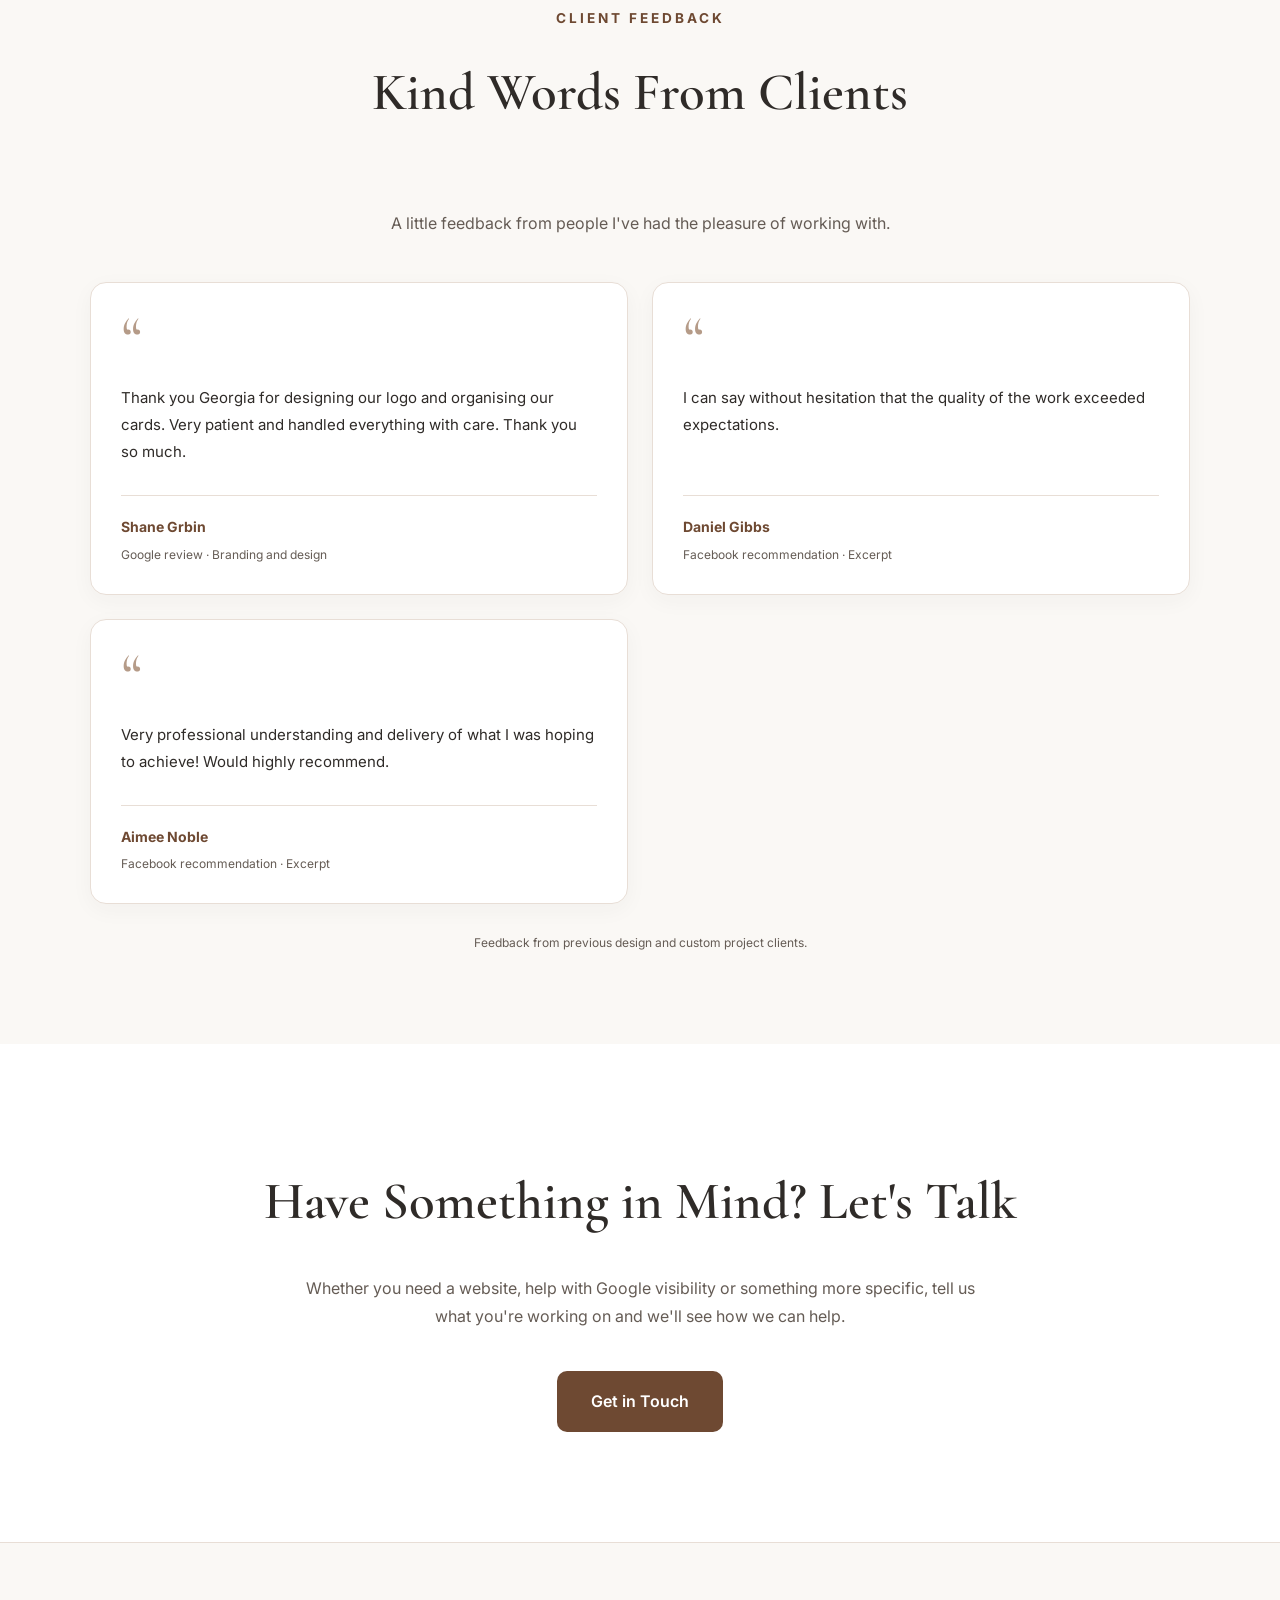
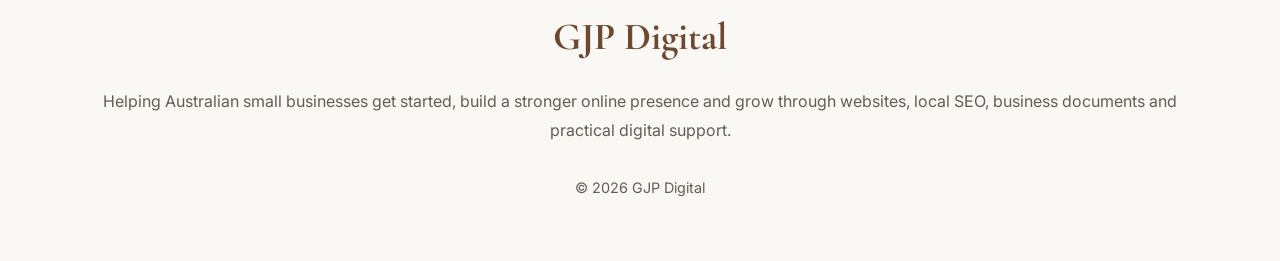
==== commit 16a92d25: "Update About page SEO metadata and service messaging" ====
--- a/about.html
+++ b/about.html
@@ -1,11 +1,13 @@
 <!DOCTYPE html>
-<html lang="en">
+<html lang="en-AU">
 
 <head>
     <meta charset="UTF-8">
     <meta name="viewport" content="width=device-width, initial-scale=1.0">
 
-    <title>About | GJP Digital</title>
+    <title>About GJP Digital | Digital Support for Australian Small Businesses</title>
+<meta name="description" content="Get to know GJP Digital and our practical approach to websites, Google visibility, business materials and digital support for Australian small businesses.">
+<link rel="canonical" href="https://gjpdigital.com.au/about.html">
 
     <link rel="preconnect" href="https://fonts.googleapis.com">
     <link rel="preconnect" href="https://fonts.gstatic.com" crossorigin>
@@ -113,13 +115,15 @@
 </p>
 
 <h1>
-Helping Local Businesses Grow With Confidence
+Practical Digital Support for Small Businesses
 </h1>
 
 <p class="hero-description">
-
-GJP Digital was created to help local businesses improve their visibility on Google without confusing marketing jargon or one-size-fits-all solutions.
-
+GJP Digital was created to make digital services more
+accessible to small business owners. From building a
+website to improving your Google presence or creating
+professional business materials, we focus on practical
+solutions that suit your business.
 </p>
 
 </div>
@@ -141,10 +145,11 @@
             </p>
 
             <p>
-                Whether you're just getting started or looking to improve an existing Google Business Profile, our goal is simple:
-
-                Help more local customers find and trust your business.
-            </p>
+    Whether you're getting a new business off the ground
+    or looking to improve what you've already built,
+    we take the time to understand what you need and
+    recommend services that make sense for your business.
+</p>
 
             <p>
                 We value honest communication, practical advice and long-term relationships over quick wins.
@@ -238,50 +243,45 @@
 
 <section class="cta">
 
+    <div class="container">
+
+        <h2>Have Something in Mind? Let's Talk</h2>
+
+        <p>
+            Whether you need a website, help with Google
+            visibility or something more specific, tell us
+            what you're working on and we'll see how we can help.
+        </p>
+
+        <a href="contact.html" class="btn btn-primary">
+            Get in Touch
+        </a>
+
+    </div>
+
+</section>
+
+<footer>
+
 <div class="container">
 
-<h2>
-
-Let's Grow Your Local Presence
-
-</h2>
+<h3>GJP Digital</h3>
 
 <p>
-
-Ready to improve your Google Business Profile? We'd love to help.
-
-</p>
-
-<a href="contact.html" class="btn btn-primary">
-
-Book Your Free Audit
-
-</a>
+    Helping Australian small businesses get started,
+    build a stronger online presence and grow through
+    websites, local SEO, business documents and
+    practical digital support.
+</p>
+
+<p class="copyright">
+
+© 2026 GJP Digital
+
+</p>
 
 </div>
 
-</section>
-
-<footer>
-
-<div class="container">
-
-<h3>GJP Digital</h3>
-
-<p>
-
-Helping Australian businesses build a stronger local presence through Google Business Profile optimisation.
-
-</p>
-
-<p class="copyright">
-
-© 2026 GJP Digital
-
-</p>
-
-</div>
-
 </footer>
 
 <script src="js/navigation.js" defer></script>
--- a/css/style.css
+++ b/css/style.css
@@ -928,7 +928,7 @@
 
 .testimonials-grid {
     display: grid;
-    grid-template-columns: repeat(3, minmax(0, 1fr));
+    grid-template-columns: repeat(2, minmax(0, 1fr));
     gap: 24px;
 }
 
@@ -1973,3 +1973,30 @@
         transform: none;
     }
 }
+/* Homepage Google service links */
+
+.home-service-options {
+    font-size: 0.9rem;
+    line-height: 1.7;
+}
+
+.home-service-options a {
+    color: #6E4932;
+    text-decoration: underline;
+    text-decoration-color: #B59B88;
+    text-underline-offset: 3px;
+}
+
+.home-service-options a:hover {
+    color: #2F2B28;
+    text-decoration-color: currentColor;
+}
+/* Contact page email link */
+
+a[href^="mailto:"] {
+    color: #6E4932;
+}
+
+a[href^="mailto:"]:hover {
+    color: #2F2B28;
+}
